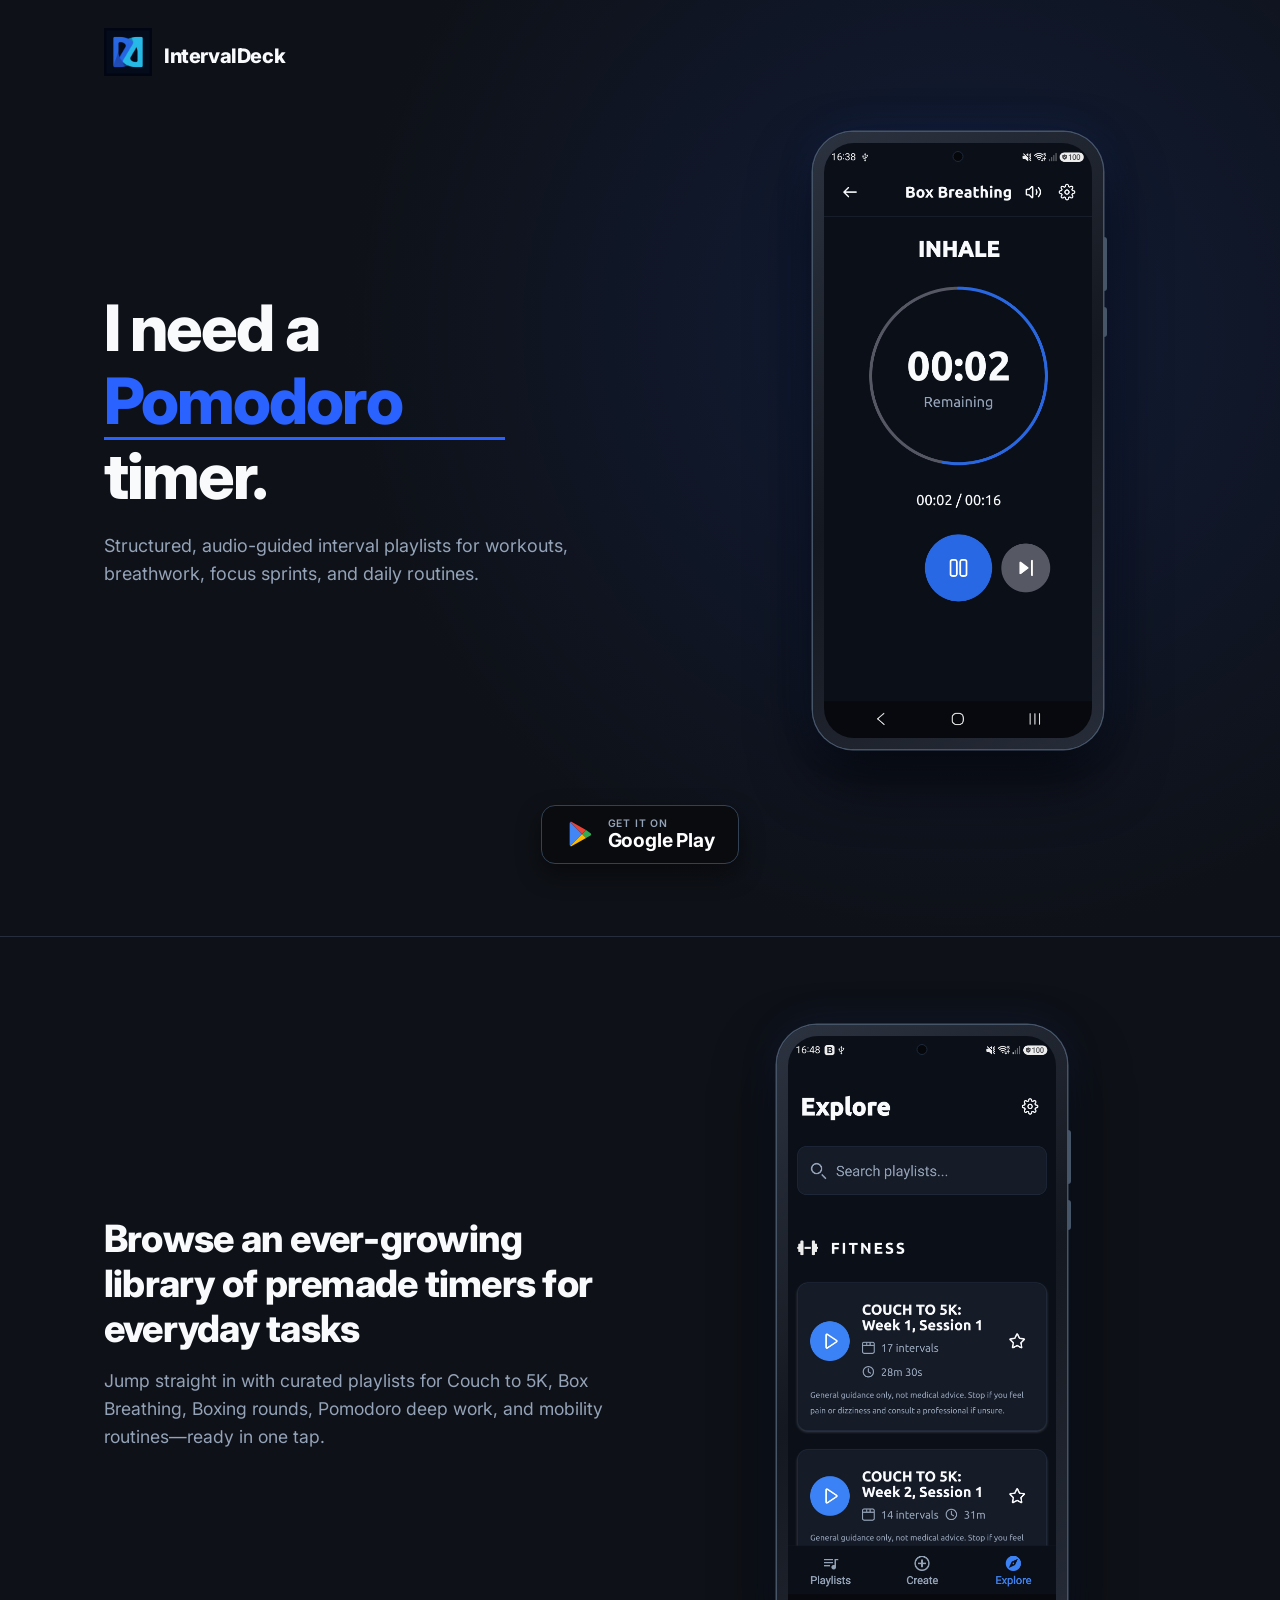
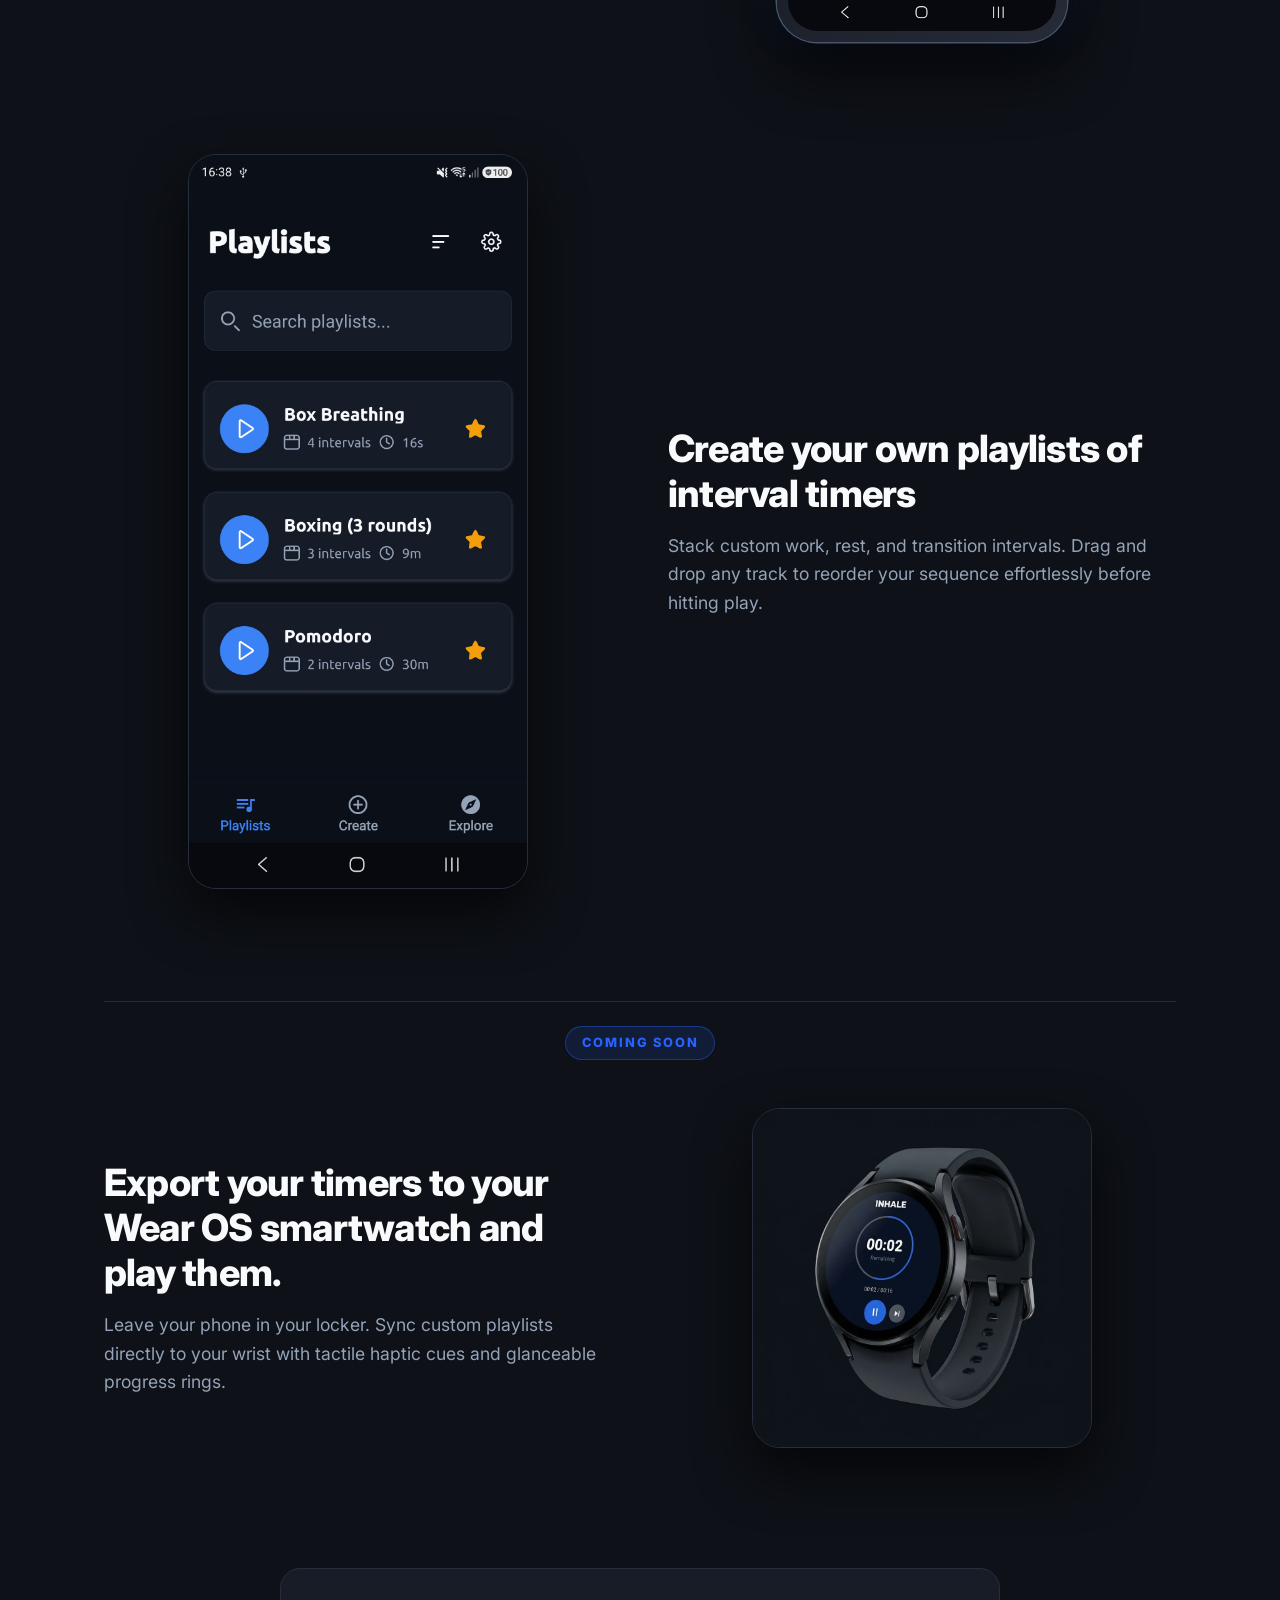
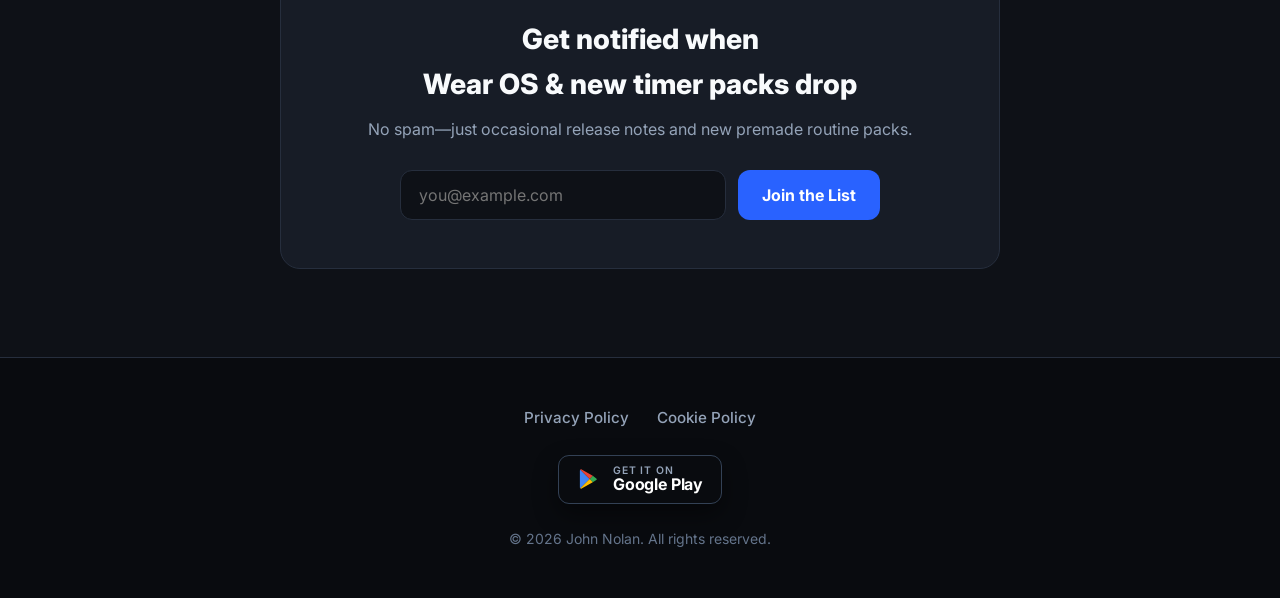
==== index.html @ 2c60975a "new: layout and screenshots added" ====
<!DOCTYPE html>
<html lang="en">
<head>
  <meta charset="UTF-8" />
  <meta name="viewport" content="width=device-width, initial-scale=1.0" />
  <title>IntervalDeck — Flow Timers</title>
  <meta name="description" content="Browse premade interval timers or build custom audio-guided playlists for workouts, box breathing, Pomodoro, and everyday tasks." />
  <link rel="preconnect" href="https://fonts.googleapis.com" />
  <link rel="preconnect" href="https://fonts.gstatic.com" crossorigin />
  <link href="https://fonts.googleapis.com/css2?family=Inter:wght@400;500;600;700;800&display=swap" rel="stylesheet" />
  <link rel="stylesheet" href="styles.css" />
</head>
<body>

  <!-- HERO HEADER -->
  <header class="hero">
    <div class="container">
      <!-- App Brand Icon & Wordmark -->
      <nav class="brand-nav">
        <a href="#" class="brand-logo" aria-label="IntervalDeck Home">
          <span><img class="brand-logo" src="images/play_store_512.png"></span>
          <span class="brand-name">IntervalDeck</span>
        </a>
      </nav>

      <!-- Split Hero Content -->
      <div class="hero-grid">
        <div class="hero-text">
          <h1 class="hero-title">
            I need a <br />
            <span class="ticker-wrapper" aria-live="polite">
                <span class="ticker-track" id="subject-ticker">
                    <span class="ticker-word">Pomodoro</span>
                    <span class="ticker-word">Couch to 5K</span>
                    <span class="ticker-word">Chess Blitz</span>
                    <span class="ticker-word">Box Breathing</span>
                    <span class="ticker-word">Boxing Round</span>
                    <span class="ticker-word">Meditation</span>
                    <span class="ticker-word">HIIT Workout</span>
                    <span class="ticker-word">Stretching</span>
                </span>
            </span>
            <br />timer.
          </h1>
          <p class="hero-subtitle">
            Structured, audio-guided interval playlists for workouts, breathwork, focus sprints, and daily routines.
          </p>
        </div>

        <div class="hero-media">
          <!-- Samsung Phone Frame Encapsulating Player Screenshot -->
          <div class="phone-frame">
            <div class="phone-camera"></div>
            <div class="phone-screen">
              <img src="images/player.jpg" alt="IntervalDeck Box Breathing Player Screen" />
            </div>
          </div>
        </div>
      </div>

      <!-- Centered Google Play CTA -->
      <div class="hero-cta-centered">
        <a href="https://play.google.com/store" target="_blank" rel="noopener noreferrer" class="play-badge" aria-label="Get it on Google Play">
          <svg class="play-icon" viewBox="0 0 24 24" width="28" height="28">
            <path fill="#4285F4" d="M3.61 1.814L13.793 12 3.61 22.186a1.99 1.99 0 0 1-.465-1.287V3.1c0-.51.182-.967.465-1.286z"/>
            <path fill="#34A853" d="M17.204 8.589L13.793 12l3.411 3.411 3.844-2.188c.73-.416.73-1.464 0-1.88l-3.844-2.754z"/>
            <path fill="#FBBC05" d="M3.61 22.186L13.793 12l3.411 3.411-12.14 6.91c-.542.309-1.132.238-1.454-.135z"/>
            <path fill="#EA4335" d="M17.204 8.589L5.064 1.679c-.542-.309-1.132-.238-1.454.135L13.793 12l3.411-3.411z"/>
          </svg>
          <span class="play-text">
            <span class="play-small">GET IT ON</span>
            <span class="play-large">Google Play</span>
          </span>
        </a>
      </div>
    </div>
  </header>

  <!-- FEATURES SECTION -->
  <main class="features">
    <div class="container">

      <!-- FEATURE 1: Text Left, Explore Screenshot Right -->
      <section class="feature-row">
        <div class="feature-text">
          <h2>Browse an ever-growing library of premade timers for everyday tasks</h2>
          <p>
            Jump straight in with curated playlists for Couch to 5K, Box Breathing, Boxing rounds, Pomodoro deep work, and mobility routines—ready in one tap.
          </p>
        </div>
        <div class="feature-media">
          <div class="phone-frame">
            <div class="phone-camera"></div>
            <div class="phone-screen">
              <img src="images/explore.jpg" alt="IntervalDeck Explore Library Screen" />
            </div>
          </div>
        </div>
      </section>

      <!-- FEATURE 2: Elevated Create Mockup Left, Text Right -->
      <section class="feature-row feature-row--reverse">
        <div class="feature-text">
          <h2>Create your own playlists of interval timers</h2>
          <p>
            Stack custom work, rest, and transition intervals. Drag and drop any track to reorder your sequence effortlessly before hitting play.
          </p>
        </div>
        <div class="feature-media">
          <!-- Use the generated 3D elevated Create mockup image -->
          <div class="elevated-mockup-wrapper">
            <img src="images/playlists.jpg" alt="IntervalDeck Create Screen with lifted drag-and-drop interval track" class="elevated-mockup-img" />
          </div>
        </div>
      </section>

      <!-- FEATURE 3: Coming Soon Centered + Wear OS Text Left + Watch Mockup Right -->
      <section class="feature-coming-soon">
        <div class="coming-soon-header">
          <span class="coming-soon-badge">COMING SOON</span>
        </div>
        <div class="feature-row">
          <div class="feature-text">
            <h2>Export your timers to your Wear OS smartwatch and play them.</h2>
            <p>
              Leave your phone in your locker. Sync custom playlists directly to your wrist with tactile haptic cues and glanceable progress rings.
            </p>
          </div>
          <div class="feature-media">
            <div class="watch-mockup-wrapper">
              <img src="images/wearOS.webp" alt="Samsung Galaxy Watch running IntervalDeck mini player" class="watch-mockup-img" />
            </div>
          </div>
        </div>
      </section>

    </div>
  </main>

  <!-- MAILING LIST SIGN UP FORM -->
  <section class="newsletter" id="updates">
    <div class="container">
      <div class="newsletter-card">
        <h2>Get notified when <br> Wear OS &amp; new timer packs drop</h2>
        <p>No spam—just occasional release notes and new premade routine packs.</p>
        <!-- Replace action URL with your Buttondown, Mailchimp, or Formspree endpoint -->
        <form class="newsletter-form" action="https://formspree.io/f/your-form-id" method="POST">
          <label for="email-input" class="sr-only">Email address</label>
          <input
            id="email-input"
            type="email"
            name="email"
            placeholder="you@example.com"
            required
          />
          <button type="submit" class="btn-primary">Join the List</button>
        </form>
      </div>
    </div>
  </section>

  <!-- FOOTER -->
  <footer class="site-footer">
    <div class="container footer-inner">
      <div class="footer-links">
        <a href="#privacy-modal" data-modal="privacy">Privacy Policy</a>
        <a href="#cookie-modal" data-modal="cookies">Cookie Policy</a>
      </div>

      <div class="footer-badge">
        <a href="https://play.google.com/store" target="_blank" rel="noopener noreferrer" class="play-badge play-badge--compact" aria-label="Get it on Google Play">
          <svg class="play-icon" viewBox="0 0 24 24" width="22" height="22">
            <path fill="#4285F4" d="M3.61 1.814L13.793 12 3.61 22.186a1.99 1.99 0 0 1-.465-1.287V3.1c0-.51.182-.967.465-1.286z"/>
            <path fill="#34A853" d="M17.204 8.589L13.793 12l3.411 3.411 3.844-2.188c.73-.416.73-1.464 0-1.88l-3.844-2.754z"/>
            <path fill="#FBBC05" d="M3.61 22.186L13.793 12l3.411 3.411-12.14 6.91c-.542.309-1.132.238-1.454-.135z"/>
            <path fill="#EA4335" d="M17.204 8.589L5.064 1.679c-.542-.309-1.132-.238-1.454.135L13.793 12l3.411-3.411z"/>
          </svg>
          <span class="play-text">
            <span class="play-small">GET IT ON</span>
            <span class="play-large">Google Play</span>
          </span>
        </a>
      </div>

      <p class="copyright">&copy; 2026 John Nolan. All rights reserved.</p>
    </div>
  </footer>

  <!-- Lightweight Policy Modal for GitHub Pages Single-Page Convenience -->
  <dialog id="policy-modal" class="policy-modal">
    <div class="modal-content">
      <button type="button" class="modal-close" aria-label="Close modal">&times;</button>
      <div id="modal-body"></div>
    </div>
  </dialog>

  <script>
    // Policy modal handler
    const modal = document.getElementById('policy-modal');
    const modalBody = document.getElementById('modal-body');
    const policies = {
      privacy: `
        <h3>Privacy Policy</h3>
        <p>IntervalDeck stores your custom interval playlists locally on your device. If you subscribe to our mailing list, your email address is used solely to send product updates and is never sold or shared with third parties.</p>
      `,
      cookies: `
        <h3>Cookie Policy</h3>
        <p>This static website does not use invasive tracking cookies. Essential local storage or basic analytics may be used to ensure reliable site delivery on GitHub Pages.</p>
      `
    };

    // Auto-aligning seamless subject ticker
    const tickerTrack = document.getElementById('subject-ticker');
    if (tickerTrack && tickerTrack.children.length > 1) {
    // Automatically clone the first item for a seamless loop
    const firstClone = tickerTrack.children[0].cloneNode(true);
    firstClone.setAttribute('aria-hidden', 'true');
    tickerTrack.appendChild(firstClone);

    const totalItems = tickerTrack.children.length;
    let index = 0;

    setInterval(() => {
        index++;
        tickerTrack.style.transition = 'transform 0.55s cubic-bezier(0.65, 0, 0.35, 1)';
        tickerTrack.style.transform = `translateY(-${index * 1.2}em)`;

        // When reaching the cloned first item, snap back to 0 invisibly
        if (index === totalItems - 1) {
        setTimeout(() => {
            tickerTrack.style.transition = 'none';
            index = 0;
            tickerTrack.style.transform = 'translateY(0)';
        }, 560);
        }
    }, 2000);
    }

    document.querySelectorAll('[data-modal]').forEach(link => {
      link.addEventListener('click', (e) => {
        e.preventDefault();
        const key = link.getAttribute('data-modal');
        modalBody.innerHTML = policies[key] || '';
        modal.showModal();
      });
    });

    document.querySelector('.modal-close').addEventListener('click', () => modal.close());
    modal.addEventListener('click', (e) => {
      if (e.target === modal) modal.close();
    });
  </script>
</body>
</html>
---- styles.css ----
/* =========================================================
   IntervalDeck Brand Stylesheet
   Sampled directly from IntervalDeck Android UI
   ========================================================= */
:root {
  --bg-primary: #0e1117;
  --bg-surface: #171c26;
  --bg-surface-hover: #1f2634;
  --border-subtle: #262e3d;

  --brand-blue: #2962ff;
  --brand-blue-hover: #3b71ff;
  --brand-blue-glow: rgba(41, 98, 255, 0.28);
  --accent-gold: #f59e0b;

  --text-primary: #f8fafc;
  --text-secondary: #94a3b8;
  --text-muted: #64748b;

  --font-sans: 'Inter', -apple-system, BlinkMacSystemFont, 'Segoe UI', Roboto, sans-serif;
  --radius-lg: 20px;
  --radius-md: 12px;
}

*,
*::before,
*::after {
  box-sizing: border-box;
}

html {
  scroll-behavior: smooth;
}

body {
  margin: 0;
  font-family: var(--font-sans);
  background-color: var(--bg-primary);
  color: var(--text-primary);
  line-height: 1.6;
  -webkit-font-smoothing: antialiased;
}

.container {
  width: 100%;
  max-width: 1120px;
  margin: 0 auto;
  padding: 0 24px;
}

.sr-only {
  position: absolute;
  width: 1px;
  height: 1px;
  overflow: hidden;
  clip: rect(0, 0, 0, 0);
}

/* =========================================================
   Brand Navigation & App Icon
   ========================================================= */
.brand-nav {
  padding: 28px 0 16px;
}

.brand-logo {
  display: inline-flex;
  align-items: center;
  gap: 12px;
  width:48px;
  text-decoration: none;
  color: var(--text-primary);
}

.app-icon {
  display: inline-flex;
  align-items: center;
  justify-content: center;
  width: 44px;
  height: 44px;
  border-radius: 12px;
  background: linear-gradient(135deg, var(--brand-blue), #1d4ed8);
  color: #ffffff;
  box-shadow: 0 8px 20px var(--brand-blue-glow);
}

.brand-name {
  font-size: 1.25rem;
  font-weight: 800;
  letter-spacing: -0.02em;
}

/* =========================================================
   Hero Header & Vertical Scrolling {{subject}} Ticker
   ========================================================= */
.hero {
  padding-bottom: 72px;
  background: radial-gradient(circle at 75% 35%, rgba(41, 98, 255, 0.14), transparent 55%);
  border-bottom: 1px solid var(--border-subtle);
}

.hero-grid {
  display: grid;
  grid-template-columns: 1.15fr 0.85fr;
  align-items: center;
  gap: 48px;
  padding: 32px 0 48px;
}

.hero-title {
  margin: 0 0 20px;
  font-size: clamp(2.5rem, 5vw, 4rem);
  font-weight: 800;
  line-height: 1.12;
  letter-spacing: -0.03em;
}

/* Scrolling Subject Slot */
.ticker-wrapper {
  display: inline-block;
  height: 1.2em;
  overflow: hidden;
  vertical-align: bottom;
  color: var(--brand-blue);
  border-bottom: 3px solid var(--brand-blue);
  padding-right: 4px;
}

.ticker-track {
  display: flex;
  flex-direction: column;
  will-change: transform;
}

.ticker-word {
  display: block;
  height: 1.2em;
  line-height: 1.2em;
  white-space: nowrap;
}

.hero-subtitle {
  margin: 0;
  max-width: 500px;
  font-size: 1.125rem;
  color: var(--text-secondary);
}

.hero-media {
  display: flex;
  justify-content: center;
}

.hero-cta-centered {
  display: flex;
  justify-content: center;
  padding-top: 8px;
}

/* =========================================================
   Google Play Store Badge Button
   ========================================================= */
.play-badge {
  display: inline-flex;
  align-items: center;
  gap: 14px;
  padding: 12px 24px;
  background-color: #090b0f;
  border: 1.5px solid #334155;
  border-radius: 14px;
  color: #ffffff;
  text-decoration: none;
  transition: transform 0.2s ease, border-color 0.2s ease, box-shadow 0.2s ease;
  box-shadow: 0 10px 25px rgba(0, 0, 0, 0.45);
}

.play-badge:hover {
  transform: translateY(-2px);
  border-color: var(--brand-blue);
  box-shadow: 0 14px 30px var(--brand-blue-glow);
}

.play-badge--compact {
  padding: 9px 18px;
  border-radius: 11px;
}

.play-text {
  display: flex;
  flex-direction: column;
  text-align: left;
  line-height: 1.1;
}

.play-small {
  font-size: 0.65rem;
  font-weight: 600;
  letter-spacing: 0.08em;
  color: var(--text-secondary);
}

.play-large {
  font-size: 1.2rem;
  font-weight: 700;
  letter-spacing: -0.01em;
}

.play-badge--compact .play-large {
  font-size: 1rem;
}

/* =========================================================
   Samsung Galaxy Hardware Frame Encapsulation
   ========================================================= */
.phone-frame {
  position: relative;
  width: 290px;
  padding: 11px;
  background: linear-gradient(145deg, #2c3340 0%, #141820 50%, #262c38 100%);
  border-radius: 40px;
  box-shadow:
    0 0 0 1.5px #475569,
    0 28px 60px rgba(0, 0, 0, 0.7),
    0 0 40px rgba(41, 98, 255, 0.12);
}

/* Right-side physical volume & power buttons */
.phone-frame::before {
  content: '';
  position: absolute;
  right: -3.5px;
  top: 105px;
  width: 3px;
  height: 54px;
  background: #475569;
  border-radius: 0 3px 3px 0;
}

.phone-frame::after {
  content: '';
  position: absolute;
  right: -3.5px;
  top: 175px;
  width: 3px;
  height: 30px;
  background: #475569;
  border-radius: 0 3px 3px 0;
}

.phone-camera {
  position: absolute;
  top: 19px;
  left: 50%;
  transform: translateX(-50%);
  width: 11px;
  height: 11px;
  background: #05070a;
  border-radius: 50%;
  border: 1.5px solid #1e293b;
  z-index: 3;
}

.phone-screen {
  position: relative;
  width: 100%;
  aspect-ratio: 9 / 20;
  border-radius: 30px;
  overflow: hidden;
  background: #0e1117;
}

.phone-screen img {
  display: block;
  width: 100%;
  height: 100%;
  object-fit: cover;
}

/* =========================================================
   Features Section
   ========================================================= */
.features {
  padding: 88px 0;
}

.feature-row {
  display: grid;
  grid-template-columns: 1fr 1fr;
  align-items: center;
  gap: 56px;
  margin-bottom: 112px;
}

.feature-row:last-child {
  margin-bottom: 0;
}

/* Reverse column order for Feature 2 (Image Left, Text Right) */
.feature-row--reverse .feature-media {
  order: -1;
}

.feature-text h2 {
  margin: 0 0 16px;
  font-size: clamp(1.75rem, 3vw, 2.35rem);
  font-weight: 800;
  line-height: 1.2;
  letter-spacing: -0.02em;
}

.feature-text p {
  margin: 0;
  font-size: 1.1rem;
  color: var(--text-secondary);
}

.feature-media {
  display: flex;
  justify-content: center;
}

/* Elevated Create Mockup & Watch Mockup Containers */
.elevated-mockup-wrapper,
.watch-mockup-wrapper {
  max-width: 340px;
  border-radius: 28px;
  overflow: hidden;
  box-shadow: 0 24px 54px rgba(0, 0, 0, 0.65);
  border: 1px solid var(--border-subtle);
}

.elevated-mockup-img,
.watch-mockup-img {
  display: block;
  width: 100%;
  height: auto;
}

/* Coming Soon Section */
.feature-coming-soon {
  padding-top: 24px;
  border-top: 1px solid var(--border-subtle);
}

.coming-soon-header {
  text-align: center;
  margin-bottom: 48px;
}

.coming-soon-badge {
  display: inline-block;
  padding: 6px 16px;
  font-size: 0.8rem;
  font-weight: 800;
  letter-spacing: 0.14em;
  color: var(--brand-blue);
  background: rgba(41, 98, 255, 0.14);
  border: 1px solid rgba(41, 98, 255, 0.4);
  border-radius: 999px;
}

/* =========================================================
   Mailing List Sign Up Form
   ========================================================= */
.newsletter {
  padding: 32px 0 88px;
}

.newsletter-card {
  background: var(--bg-surface);
  border: 1px solid var(--border-subtle);
  border-radius: var(--radius-lg);
  padding: 48px 32px;
  text-align: center;
  max-width: 720px;
  margin: 0 auto;
}

.newsletter-card h2 {
  margin: 0 0 10px;
  font-size: 1.75rem;
  font-weight: 800;
}

.newsletter-card p {
  margin: 0 0 28px;
  color: var(--text-secondary);
}

.newsletter-form {
  display: flex;
  gap: 12px;
  max-width: 480px;
  margin: 0 auto;
}

.newsletter-form input {
  flex: 1;
  padding: 14px 18px;
  font-size: 1rem;
  font-family: inherit;
  color: var(--text-primary);
  background: var(--bg-primary);
  border: 1px solid var(--border-subtle);
  border-radius: var(--radius-md);
  outline: none;
  transition: border-color 0.2s ease;
}

.newsletter-form input:focus {
  border-color: var(--brand-blue);
}

.btn-primary {
  padding: 14px 24px;
  font-size: 1rem;
  font-weight: 700;
  font-family: inherit;
  color: #ffffff;
  background-color: var(--brand-blue);
  border: none;
  border-radius: var(--radius-md);
  cursor: pointer;
  white-space: nowrap;
  transition: background-color 0.2s ease, transform 0.15s ease;
}

.btn-primary:hover {
  background-color: var(--brand-blue-hover);
  transform: translateY(-1px);
}

/* =========================================================
   Footer
   ========================================================= */
.site-footer {
  padding: 48px 0;
  border-top: 1px solid var(--border-subtle);
  background-color: #090b0f;
}

.footer-inner {
  display: flex;
  flex-direction: column;
  align-items: center;
  gap: 24px;
  text-align: center;
}

.footer-links {
  display: flex;
  gap: 28px;
}

.footer-links a {
  color: var(--text-secondary);
  text-decoration: none;
  font-size: 0.95rem;
  font-weight: 500;
  transition: color 0.2s ease;
}

.footer-links a:hover {
  color: var(--text-primary);
}

.copyright {
  margin: 0;
  font-size: 0.875rem;
  color: var(--text-muted);
}

/* Policy Modal */
.policy-modal {
  max-width: 520px;
  width: 90%;
  background: var(--bg-surface);
  color: var(--text-primary);
  border: 1px solid var(--border-subtle);
  border-radius: var(--radius-lg);
  padding: 28px;
}

.policy-modal::backdrop {
  background: rgba(0, 0, 0, 0.75);
}

.modal-close {
  float: right;
  background: none;
  border: none;
  color: var(--text-secondary);
  font-size: 1.5rem;
  cursor: pointer;
}

/* =========================================================
   Responsive Breakpoints
   ========================================================= */
@media (max-width: 860px) {
  .hero-grid,
  .feature-row {
    grid-template-columns: 1fr;
    text-align: center;
    gap: 36px;
  }

  .hero-subtitle {
    margin: 0 auto;
  }

  .feature-row--reverse .feature-media {
    order: 0;
  }

  .newsletter-form {
    flex-direction: column;
  }
}
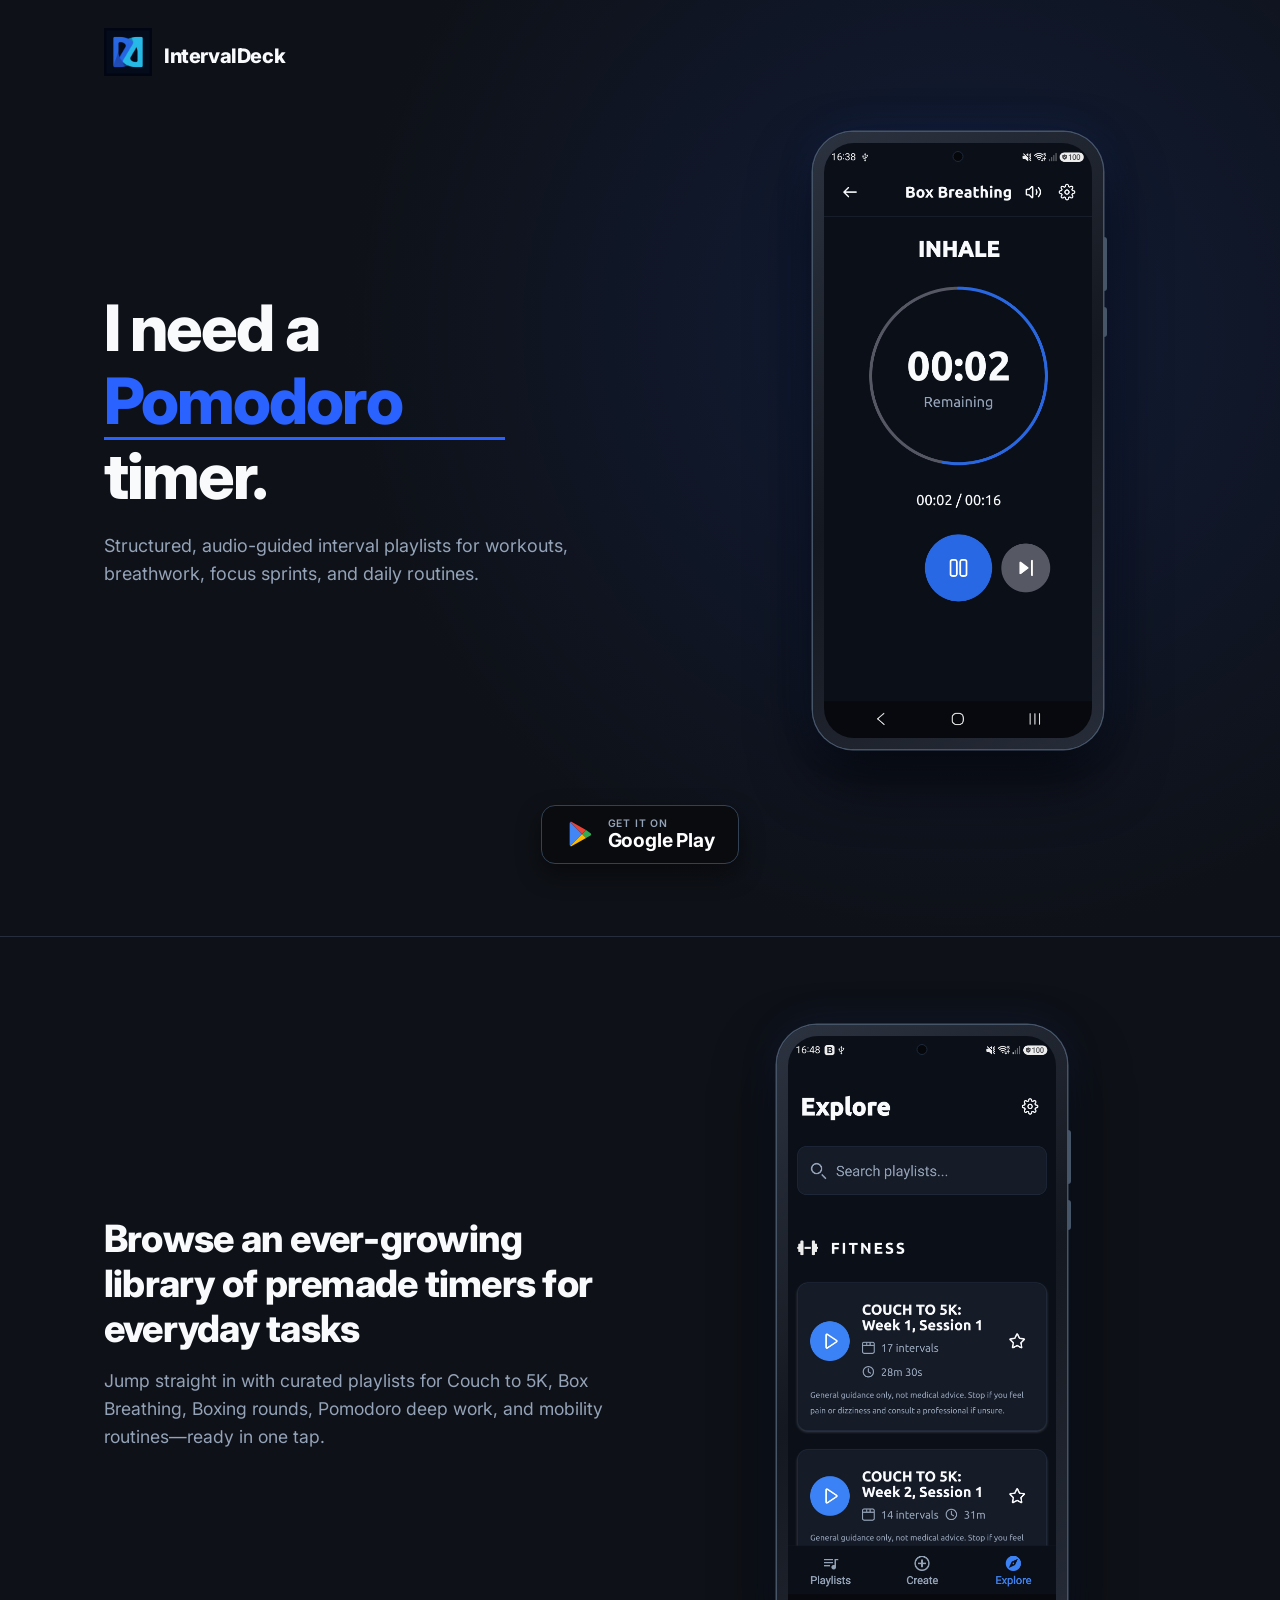
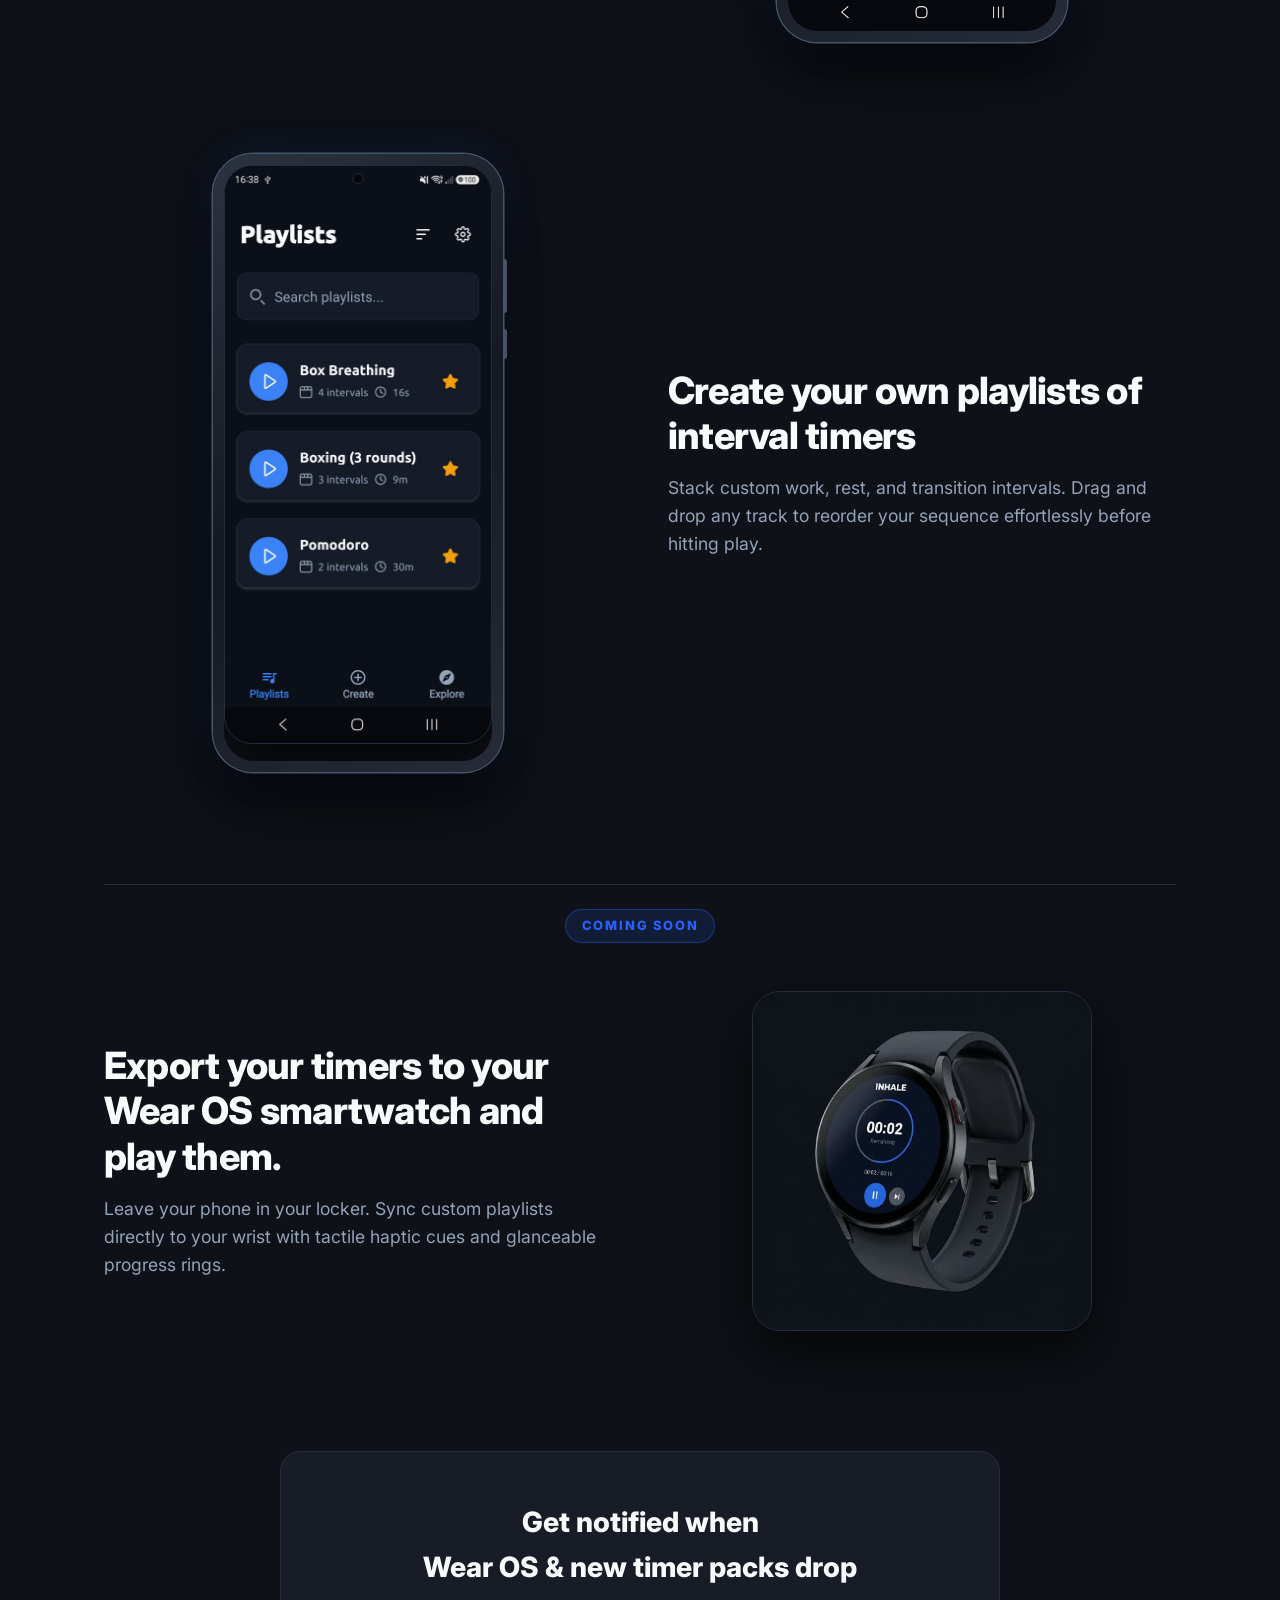
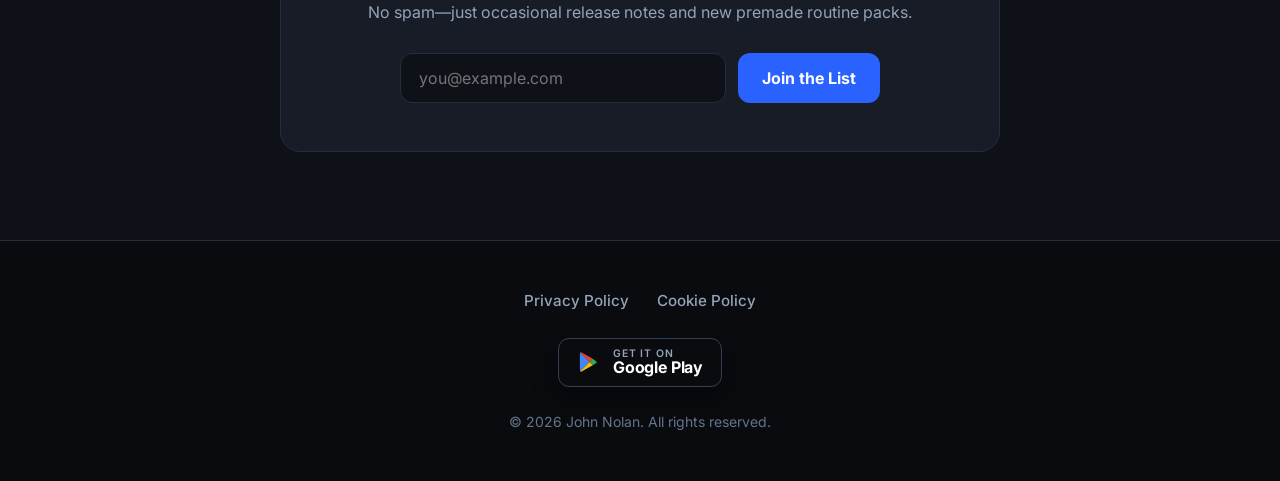
==== commit 9e4e762d: "bugfix: fix phone wrapper" ====
--- a/index.html
+++ b/index.html
@@ -1,254 +1,341 @@
-<!DOCTYPE html>
+<!doctype html>
 <html lang="en">
-<head>
-  <meta charset="UTF-8" />
-  <meta name="viewport" content="width=device-width, initial-scale=1.0" />
-  <title>IntervalDeck — Flow Timers</title>
-  <meta name="description" content="Browse premade interval timers or build custom audio-guided playlists for workouts, box breathing, Pomodoro, and everyday tasks." />
-  <link rel="preconnect" href="https://fonts.googleapis.com" />
-  <link rel="preconnect" href="https://fonts.gstatic.com" crossorigin />
-  <link href="https://fonts.googleapis.com/css2?family=Inter:wght@400;500;600;700;800&display=swap" rel="stylesheet" />
-  <link rel="stylesheet" href="styles.css" />
-</head>
-<body>
-
-  <!-- HERO HEADER -->
-  <header class="hero">
-    <div class="container">
-      <!-- App Brand Icon & Wordmark -->
-      <nav class="brand-nav">
-        <a href="#" class="brand-logo" aria-label="IntervalDeck Home">
-          <span><img class="brand-logo" src="images/play_store_512.png"></span>
-          <span class="brand-name">IntervalDeck</span>
-        </a>
-      </nav>
-
-      <!-- Split Hero Content -->
-      <div class="hero-grid">
-        <div class="hero-text">
-          <h1 class="hero-title">
-            I need a <br />
-            <span class="ticker-wrapper" aria-live="polite">
+  <head>
+    <meta charset="UTF-8" />
+    <meta name="viewport" content="width=device-width, initial-scale=1.0" />
+    <title>IntervalDeck — Flow Timers</title>
+    <meta
+      name="description"
+      content="Browse premade interval timers or build custom audio-guided playlists for workouts, box breathing, Pomodoro, and everyday tasks."
+    />
+    <link rel="preconnect" href="https://fonts.googleapis.com" />
+    <link rel="preconnect" href="https://fonts.gstatic.com" crossorigin />
+    <link
+      href="https://fonts.googleapis.com/css2?family=Inter:wght@400;500;600;700;800&display=swap"
+      rel="stylesheet"
+    />
+    <link rel="stylesheet" href="styles.css" />
+  </head>
+
+  <body>
+    <!-- HERO HEADER -->
+    <header class="hero">
+      <div class="container">
+        <!-- App Brand Icon & Wordmark -->
+        <nav class="brand-nav">
+          <a href="#" class="brand-logo" aria-label="IntervalDeck Home">
+            <span
+              ><img class="brand-logo" src="images/play_store_512.png"
+            /></span>
+            <span class="brand-name">IntervalDeck</span>
+          </a>
+        </nav>
+
+        <!-- Split Hero Content -->
+        <div class="hero-grid">
+          <div class="hero-text">
+            <h1 class="hero-title">
+              I need a <br />
+              <span class="ticker-wrapper" aria-live="polite">
                 <span class="ticker-track" id="subject-ticker">
-                    <span class="ticker-word">Pomodoro</span>
-                    <span class="ticker-word">Couch to 5K</span>
-                    <span class="ticker-word">Chess Blitz</span>
-                    <span class="ticker-word">Box Breathing</span>
-                    <span class="ticker-word">Boxing Round</span>
-                    <span class="ticker-word">Meditation</span>
-                    <span class="ticker-word">HIIT Workout</span>
-                    <span class="ticker-word">Stretching</span>
+                  <span class="ticker-word">Pomodoro</span>
+                  <span class="ticker-word">Couch to 5K</span>
+                  <span class="ticker-word">Chess Blitz</span>
+                  <span class="ticker-word">Box Breathing</span>
+                  <span class="ticker-word">Boxing Round</span>
+                  <span class="ticker-word">Meditation</span>
+                  <span class="ticker-word">HIIT Workout</span>
+                  <span class="ticker-word">Stretching</span>
                 </span>
+              </span>
+              <br />timer.
+            </h1>
+            <p class="hero-subtitle">
+              Structured, audio-guided interval playlists for workouts,
+              breathwork, focus sprints, and daily routines.
+            </p>
+          </div>
+
+          <div class="hero-media">
+            <!-- Samsung Phone Frame Encapsulating Player Screenshot -->
+            <div class="phone-frame">
+              <div class="phone-camera"></div>
+              <div class="phone-screen">
+                <img
+                  src="images/player.jpg"
+                  alt="IntervalDeck Box Breathing Player Screen"
+                />
+              </div>
+            </div>
+          </div>
+        </div>
+
+        <!-- Centered Google Play CTA -->
+        <div class="hero-cta-centered">
+          <a
+            href="https://play.google.com/store"
+            target="_blank"
+            rel="noopener noreferrer"
+            class="play-badge"
+            aria-label="Get it on Google Play"
+          >
+            <svg class="play-icon" viewBox="0 0 24 24" width="28" height="28">
+              <path
+                fill="#4285F4"
+                d="M3.61 1.814L13.793 12 3.61 22.186a1.99 1.99 0 0 1-.465-1.287V3.1c0-.51.182-.967.465-1.286z"
+              />
+              <path
+                fill="#34A853"
+                d="M17.204 8.589L13.793 12l3.411 3.411 3.844-2.188c.73-.416.73-1.464 0-1.88l-3.844-2.754z"
+              />
+              <path
+                fill="#FBBC05"
+                d="M3.61 22.186L13.793 12l3.411 3.411-12.14 6.91c-.542.309-1.132.238-1.454-.135z"
+              />
+              <path
+                fill="#EA4335"
+                d="M17.204 8.589L5.064 1.679c-.542-.309-1.132-.238-1.454.135L13.793 12l3.411-3.411z"
+              />
+            </svg>
+            <span class="play-text">
+              <span class="play-small">GET IT ON</span>
+              <span class="play-large">Google Play</span>
             </span>
-            <br />timer.
-          </h1>
-          <p class="hero-subtitle">
-            Structured, audio-guided interval playlists for workouts, breathwork, focus sprints, and daily routines.
+          </a>
+        </div>
+      </div>
+    </header>
+
+    <!-- FEATURES SECTION -->
+    <main class="features">
+      <div class="container">
+        <!-- FEATURE 1: Text Left, Explore Screenshot Right -->
+        <section class="feature-row">
+          <div class="feature-text">
+            <h2>
+              Browse an ever-growing library of premade timers for everyday
+              tasks
+            </h2>
+            <p>
+              Jump straight in with curated playlists for Couch to 5K, Box
+              Breathing, Boxing rounds, Pomodoro deep work, and mobility
+              routines—ready in one tap.
+            </p>
+          </div>
+          <div class="feature-media">
+            <div class="phone-frame">
+              <div class="phone-camera"></div>
+              <div class="phone-screen">
+                <img
+                  src="images/explore.jpg"
+                  alt="IntervalDeck Explore Library Screen"
+                />
+              </div>
+            </div>
+          </div>
+        </section>
+
+        <!-- FEATURE 2: Elevated Create Mockup Left, Text Right -->
+        <section class="feature-row feature-row--reverse">
+          <div class="feature-text">
+            <h2>Create your own playlists of interval timers</h2>
+            <p>
+              Stack custom work, rest, and transition intervals. Drag and drop
+              any track to reorder your sequence effortlessly before hitting
+              play.
+            </p>
+          </div>
+          <div class="feature-media">
+            <div class="phone-frame">
+              <div class="phone-camera"></div>
+              <div class="phone-screen">
+                <!-- Use the generated 3D elevated Create mockup image -->
+                <div class="elevated-mockup-wrapper">
+                  <img
+                    src="images/playlists.jpg"
+                    alt="IntervalDeck Create Screen with lifted drag-and-drop interval track"
+                    class="elevated-mockup-img"
+                  />
+                </div>
+              </div>
+            </div>
+          </div>
+        </section>
+
+        <!-- FEATURE 3: Coming Soon Centered + Wear OS Text Left + Watch Mockup Right -->
+        <section class="feature-coming-soon">
+          <div class="coming-soon-header">
+            <span class="coming-soon-badge">COMING SOON</span>
+          </div>
+          <div class="feature-row">
+            <div class="feature-text">
+              <h2>
+                Export your timers to your Wear OS smartwatch and play them.
+              </h2>
+              <p>
+                Leave your phone in your locker. Sync custom playlists directly
+                to your wrist with tactile haptic cues and glanceable progress
+                rings.
+              </p>
+            </div>
+            <div class="feature-media">
+              <div class="watch-mockup-wrapper">
+                <img
+                  src="images/wearOS.webp"
+                  alt="Samsung Galaxy Watch running IntervalDeck mini player"
+                  class="watch-mockup-img"
+                />
+              </div>
+            </div>
+          </div>
+        </section>
+      </div>
+    </main>
+
+    <!-- MAILING LIST SIGN UP FORM -->
+    <section class="newsletter" id="updates">
+      <div class="container">
+        <div class="newsletter-card">
+          <h2>
+            Get notified when <br />
+            Wear OS &amp; new timer packs drop
+          </h2>
+          <p>
+            No spam—just occasional release notes and new premade routine packs.
           </p>
-        </div>
-
-        <div class="hero-media">
-          <!-- Samsung Phone Frame Encapsulating Player Screenshot -->
-          <div class="phone-frame">
-            <div class="phone-camera"></div>
-            <div class="phone-screen">
-              <img src="images/player.jpg" alt="IntervalDeck Box Breathing Player Screen" />
-            </div>
-          </div>
-        </div>
-      </div>
-
-      <!-- Centered Google Play CTA -->
-      <div class="hero-cta-centered">
-        <a href="https://play.google.com/store" target="_blank" rel="noopener noreferrer" class="play-badge" aria-label="Get it on Google Play">
-          <svg class="play-icon" viewBox="0 0 24 24" width="28" height="28">
-            <path fill="#4285F4" d="M3.61 1.814L13.793 12 3.61 22.186a1.99 1.99 0 0 1-.465-1.287V3.1c0-.51.182-.967.465-1.286z"/>
-            <path fill="#34A853" d="M17.204 8.589L13.793 12l3.411 3.411 3.844-2.188c.73-.416.73-1.464 0-1.88l-3.844-2.754z"/>
-            <path fill="#FBBC05" d="M3.61 22.186L13.793 12l3.411 3.411-12.14 6.91c-.542.309-1.132.238-1.454-.135z"/>
-            <path fill="#EA4335" d="M17.204 8.589L5.064 1.679c-.542-.309-1.132-.238-1.454.135L13.793 12l3.411-3.411z"/>
-          </svg>
-          <span class="play-text">
-            <span class="play-small">GET IT ON</span>
-            <span class="play-large">Google Play</span>
-          </span>
-        </a>
-      </div>
-    </div>
-  </header>
-
-  <!-- FEATURES SECTION -->
-  <main class="features">
-    <div class="container">
-
-      <!-- FEATURE 1: Text Left, Explore Screenshot Right -->
-      <section class="feature-row">
-        <div class="feature-text">
-          <h2>Browse an ever-growing library of premade timers for everyday tasks</h2>
-          <p>
-            Jump straight in with curated playlists for Couch to 5K, Box Breathing, Boxing rounds, Pomodoro deep work, and mobility routines—ready in one tap.
-          </p>
-        </div>
-        <div class="feature-media">
-          <div class="phone-frame">
-            <div class="phone-camera"></div>
-            <div class="phone-screen">
-              <img src="images/explore.jpg" alt="IntervalDeck Explore Library Screen" />
-            </div>
-          </div>
-        </div>
-      </section>
-
-      <!-- FEATURE 2: Elevated Create Mockup Left, Text Right -->
-      <section class="feature-row feature-row--reverse">
-        <div class="feature-text">
-          <h2>Create your own playlists of interval timers</h2>
-          <p>
-            Stack custom work, rest, and transition intervals. Drag and drop any track to reorder your sequence effortlessly before hitting play.
-          </p>
-        </div>
-        <div class="feature-media">
-          <!-- Use the generated 3D elevated Create mockup image -->
-          <div class="elevated-mockup-wrapper">
-            <img src="images/playlists.jpg" alt="IntervalDeck Create Screen with lifted drag-and-drop interval track" class="elevated-mockup-img" />
-          </div>
-        </div>
-      </section>
-
-      <!-- FEATURE 3: Coming Soon Centered + Wear OS Text Left + Watch Mockup Right -->
-      <section class="feature-coming-soon">
-        <div class="coming-soon-header">
-          <span class="coming-soon-badge">COMING SOON</span>
-        </div>
-        <div class="feature-row">
-          <div class="feature-text">
-            <h2>Export your timers to your Wear OS smartwatch and play them.</h2>
-            <p>
-              Leave your phone in your locker. Sync custom playlists directly to your wrist with tactile haptic cues and glanceable progress rings.
-            </p>
-          </div>
-          <div class="feature-media">
-            <div class="watch-mockup-wrapper">
-              <img src="images/wearOS.webp" alt="Samsung Galaxy Watch running IntervalDeck mini player" class="watch-mockup-img" />
-            </div>
-          </div>
-        </div>
-      </section>
-
-    </div>
-  </main>
-
-  <!-- MAILING LIST SIGN UP FORM -->
-  <section class="newsletter" id="updates">
-    <div class="container">
-      <div class="newsletter-card">
-        <h2>Get notified when <br> Wear OS &amp; new timer packs drop</h2>
-        <p>No spam—just occasional release notes and new premade routine packs.</p>
-        <!-- Replace action URL with your Buttondown, Mailchimp, or Formspree endpoint -->
-        <form class="newsletter-form" action="https://formspree.io/f/your-form-id" method="POST">
-          <label for="email-input" class="sr-only">Email address</label>
-          <input
-            id="email-input"
-            type="email"
-            name="email"
-            placeholder="you@example.com"
-            required
-          />
-          <button type="submit" class="btn-primary">Join the List</button>
-        </form>
-      </div>
-    </div>
-  </section>
-
-  <!-- FOOTER -->
-  <footer class="site-footer">
-    <div class="container footer-inner">
-      <div class="footer-links">
-        <a href="#privacy-modal" data-modal="privacy">Privacy Policy</a>
-        <a href="#cookie-modal" data-modal="cookies">Cookie Policy</a>
-      </div>
-
-      <div class="footer-badge">
-        <a href="https://play.google.com/store" target="_blank" rel="noopener noreferrer" class="play-badge play-badge--compact" aria-label="Get it on Google Play">
-          <svg class="play-icon" viewBox="0 0 24 24" width="22" height="22">
-            <path fill="#4285F4" d="M3.61 1.814L13.793 12 3.61 22.186a1.99 1.99 0 0 1-.465-1.287V3.1c0-.51.182-.967.465-1.286z"/>
-            <path fill="#34A853" d="M17.204 8.589L13.793 12l3.411 3.411 3.844-2.188c.73-.416.73-1.464 0-1.88l-3.844-2.754z"/>
-            <path fill="#FBBC05" d="M3.61 22.186L13.793 12l3.411 3.411-12.14 6.91c-.542.309-1.132.238-1.454-.135z"/>
-            <path fill="#EA4335" d="M17.204 8.589L5.064 1.679c-.542-.309-1.132-.238-1.454.135L13.793 12l3.411-3.411z"/>
-          </svg>
-          <span class="play-text">
-            <span class="play-small">GET IT ON</span>
-            <span class="play-large">Google Play</span>
-          </span>
-        </a>
-      </div>
-
-      <p class="copyright">&copy; 2026 John Nolan. All rights reserved.</p>
-    </div>
-  </footer>
-
-  <!-- Lightweight Policy Modal for GitHub Pages Single-Page Convenience -->
-  <dialog id="policy-modal" class="policy-modal">
-    <div class="modal-content">
-      <button type="button" class="modal-close" aria-label="Close modal">&times;</button>
-      <div id="modal-body"></div>
-    </div>
-  </dialog>
-
-  <script>
-    // Policy modal handler
-    const modal = document.getElementById('policy-modal');
-    const modalBody = document.getElementById('modal-body');
-    const policies = {
-      privacy: `
+          <!-- Replace action URL with your Buttondown, Mailchimp, or Formspree endpoint -->
+          <form
+            class="newsletter-form"
+            action="https://formspree.io/f/your-form-id"
+            method="POST"
+          >
+            <label for="email-input" class="sr-only">Email address</label>
+            <input
+              id="email-input"
+              type="email"
+              name="email"
+              placeholder="you@example.com"
+              required
+            />
+            <button type="submit" class="btn-primary">Join the List</button>
+          </form>
+        </div>
+      </div>
+    </section>
+
+    <!-- FOOTER -->
+    <footer class="site-footer">
+      <div class="container footer-inner">
+        <div class="footer-links">
+          <a href="#privacy-modal" data-modal="privacy">Privacy Policy</a>
+          <a href="#cookie-modal" data-modal="cookies">Cookie Policy</a>
+        </div>
+
+        <div class="footer-badge">
+          <a
+            href="https://play.google.com/store"
+            target="_blank"
+            rel="noopener noreferrer"
+            class="play-badge play-badge--compact"
+            aria-label="Get it on Google Play"
+          >
+            <svg class="play-icon" viewBox="0 0 24 24" width="22" height="22">
+              <path
+                fill="#4285F4"
+                d="M3.61 1.814L13.793 12 3.61 22.186a1.99 1.99 0 0 1-.465-1.287V3.1c0-.51.182-.967.465-1.286z"
+              />
+              <path
+                fill="#34A853"
+                d="M17.204 8.589L13.793 12l3.411 3.411 3.844-2.188c.73-.416.73-1.464 0-1.88l-3.844-2.754z"
+              />
+              <path
+                fill="#FBBC05"
+                d="M3.61 22.186L13.793 12l3.411 3.411-12.14 6.91c-.542.309-1.132.238-1.454-.135z"
+              />
+              <path
+                fill="#EA4335"
+                d="M17.204 8.589L5.064 1.679c-.542-.309-1.132-.238-1.454.135L13.793 12l3.411-3.411z"
+              />
+            </svg>
+            <span class="play-text">
+              <span class="play-small">GET IT ON</span>
+              <span class="play-large">Google Play</span>
+            </span>
+          </a>
+        </div>
+
+        <p class="copyright">&copy; 2026 John Nolan. All rights reserved.</p>
+      </div>
+    </footer>
+
+    <!-- Lightweight Policy Modal for GitHub Pages Single-Page Convenience -->
+    <dialog id="policy-modal" class="policy-modal">
+      <div class="modal-content">
+        <button type="button" class="modal-close" aria-label="Close modal">
+          &times;
+        </button>
+        <div id="modal-body"></div>
+      </div>
+    </dialog>
+
+    <script>
+      // Policy modal handler
+      const modal = document.getElementById("policy-modal");
+      const modalBody = document.getElementById("modal-body");
+      const policies = {
+        privacy: `
         <h3>Privacy Policy</h3>
         <p>IntervalDeck stores your custom interval playlists locally on your device. If you subscribe to our mailing list, your email address is used solely to send product updates and is never sold or shared with third parties.</p>
       `,
-      cookies: `
+        cookies: `
         <h3>Cookie Policy</h3>
         <p>This static website does not use invasive tracking cookies. Essential local storage or basic analytics may be used to ensure reliable site delivery on GitHub Pages.</p>
-      `
-    };
-
-    // Auto-aligning seamless subject ticker
-    const tickerTrack = document.getElementById('subject-ticker');
-    if (tickerTrack && tickerTrack.children.length > 1) {
-    // Automatically clone the first item for a seamless loop
-    const firstClone = tickerTrack.children[0].cloneNode(true);
-    firstClone.setAttribute('aria-hidden', 'true');
-    tickerTrack.appendChild(firstClone);
-
-    const totalItems = tickerTrack.children.length;
-    let index = 0;
-
-    setInterval(() => {
-        index++;
-        tickerTrack.style.transition = 'transform 0.55s cubic-bezier(0.65, 0, 0.35, 1)';
-        tickerTrack.style.transform = `translateY(-${index * 1.2}em)`;
-
-        // When reaching the cloned first item, snap back to 0 invisibly
-        if (index === totalItems - 1) {
-        setTimeout(() => {
-            tickerTrack.style.transition = 'none';
-            index = 0;
-            tickerTrack.style.transform = 'translateY(0)';
-        }, 560);
-        }
-    }, 2000);
-    }
-
-    document.querySelectorAll('[data-modal]').forEach(link => {
-      link.addEventListener('click', (e) => {
-        e.preventDefault();
-        const key = link.getAttribute('data-modal');
-        modalBody.innerHTML = policies[key] || '';
-        modal.showModal();
+      `,
+      };
+
+      // Auto-aligning seamless subject ticker
+      const tickerTrack = document.getElementById("subject-ticker");
+      if (tickerTrack && tickerTrack.children.length > 1) {
+        // Automatically clone the first item for a seamless loop
+        const firstClone = tickerTrack.children[0].cloneNode(true);
+        firstClone.setAttribute("aria-hidden", "true");
+        tickerTrack.appendChild(firstClone);
+
+        const totalItems = tickerTrack.children.length;
+        let index = 0;
+
+        setInterval(() => {
+          index++;
+          tickerTrack.style.transition =
+            "transform 0.55s cubic-bezier(0.65, 0, 0.35, 1)";
+          tickerTrack.style.transform = `translateY(-${index * 1.2}em)`;
+
+          // When reaching the cloned first item, snap back to 0 invisibly
+          if (index === totalItems - 1) {
+            setTimeout(() => {
+              tickerTrack.style.transition = "none";
+              index = 0;
+              tickerTrack.style.transform = "translateY(0)";
+            }, 560);
+          }
+        }, 2000);
+      }
+
+      document.querySelectorAll("[data-modal]").forEach((link) => {
+        link.addEventListener("click", (e) => {
+          e.preventDefault();
+          const key = link.getAttribute("data-modal");
+          modalBody.innerHTML = policies[key] || "";
+          modal.showModal();
+        });
       });
-    });
-
-    document.querySelector('.modal-close').addEventListener('click', () => modal.close());
-    modal.addEventListener('click', (e) => {
-      if (e.target === modal) modal.close();
-    });
-  </script>
-</body>
-</html>+
+      document
+        .querySelector(".modal-close")
+        .addEventListener("click", () => modal.close());
+      modal.addEventListener("click", (e) => {
+        if (e.target === modal) modal.close();
+      });
+    </script>
+  </body>
+</html>
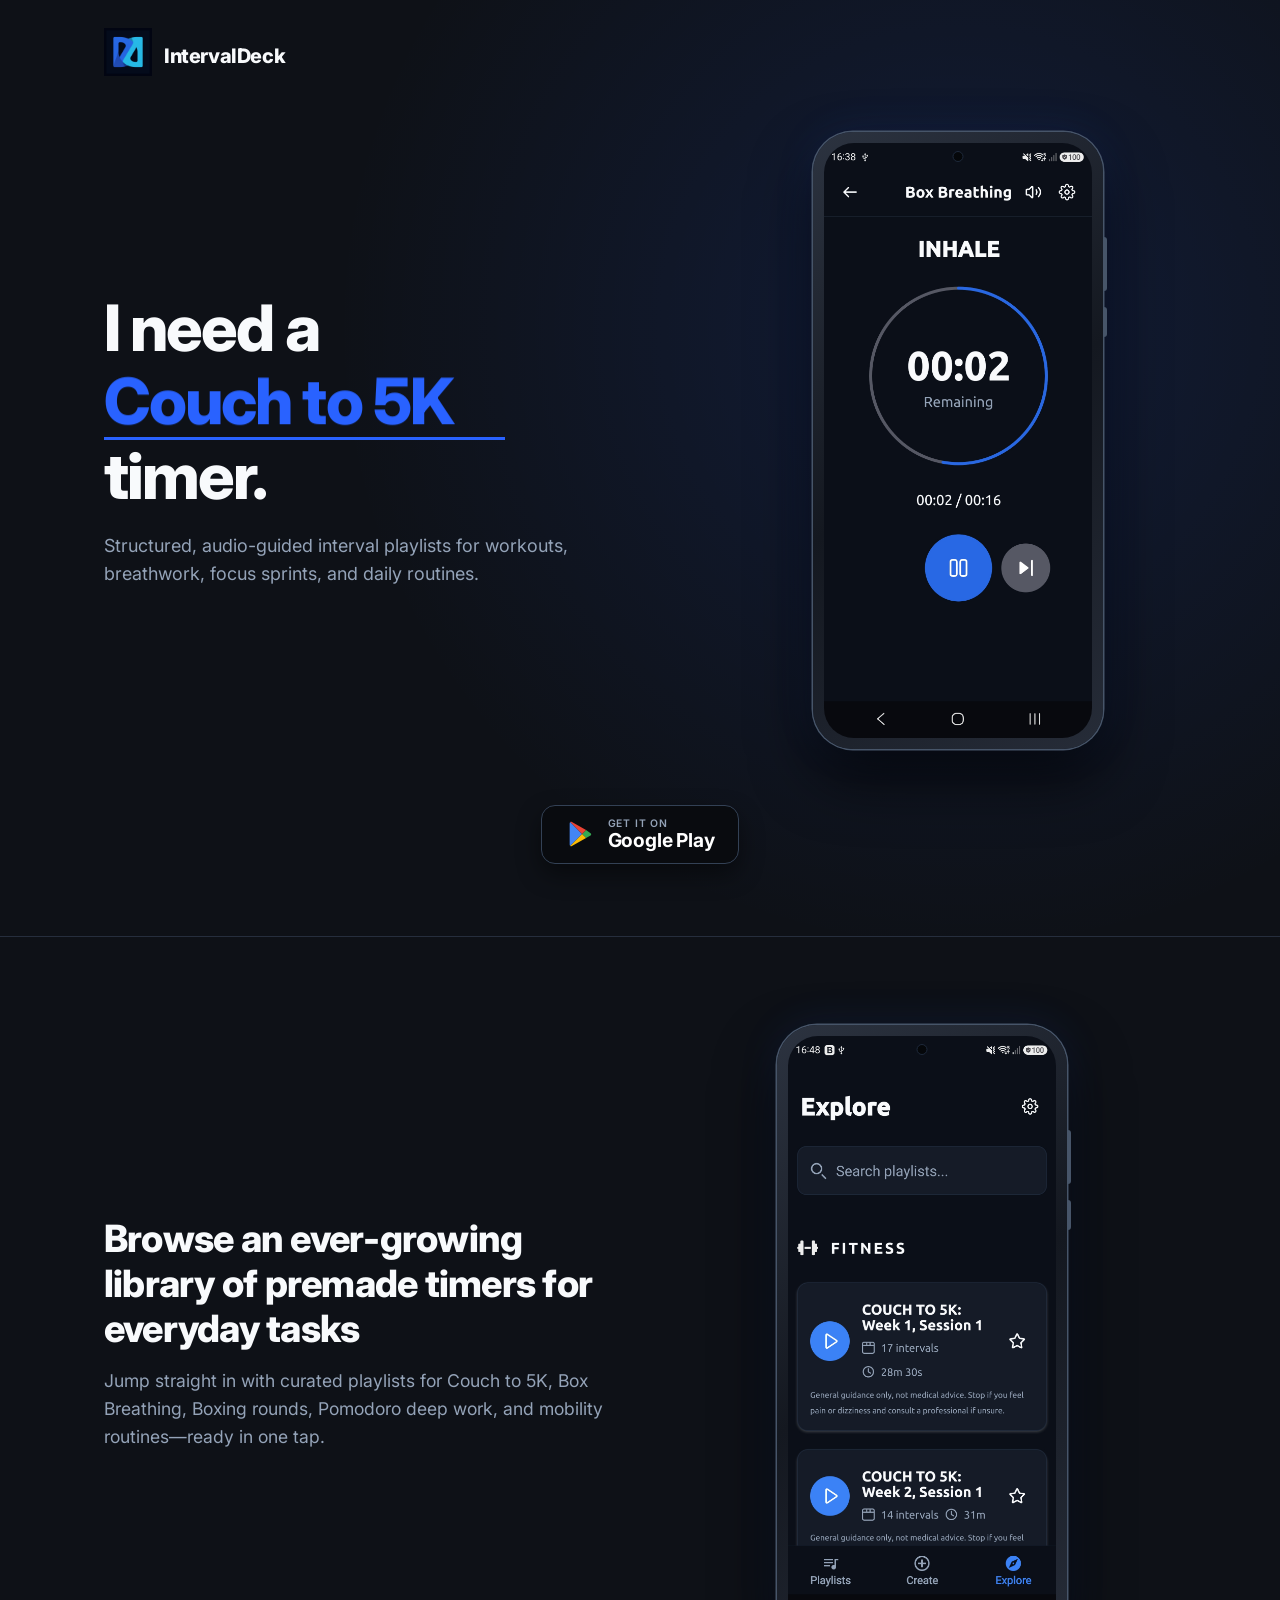
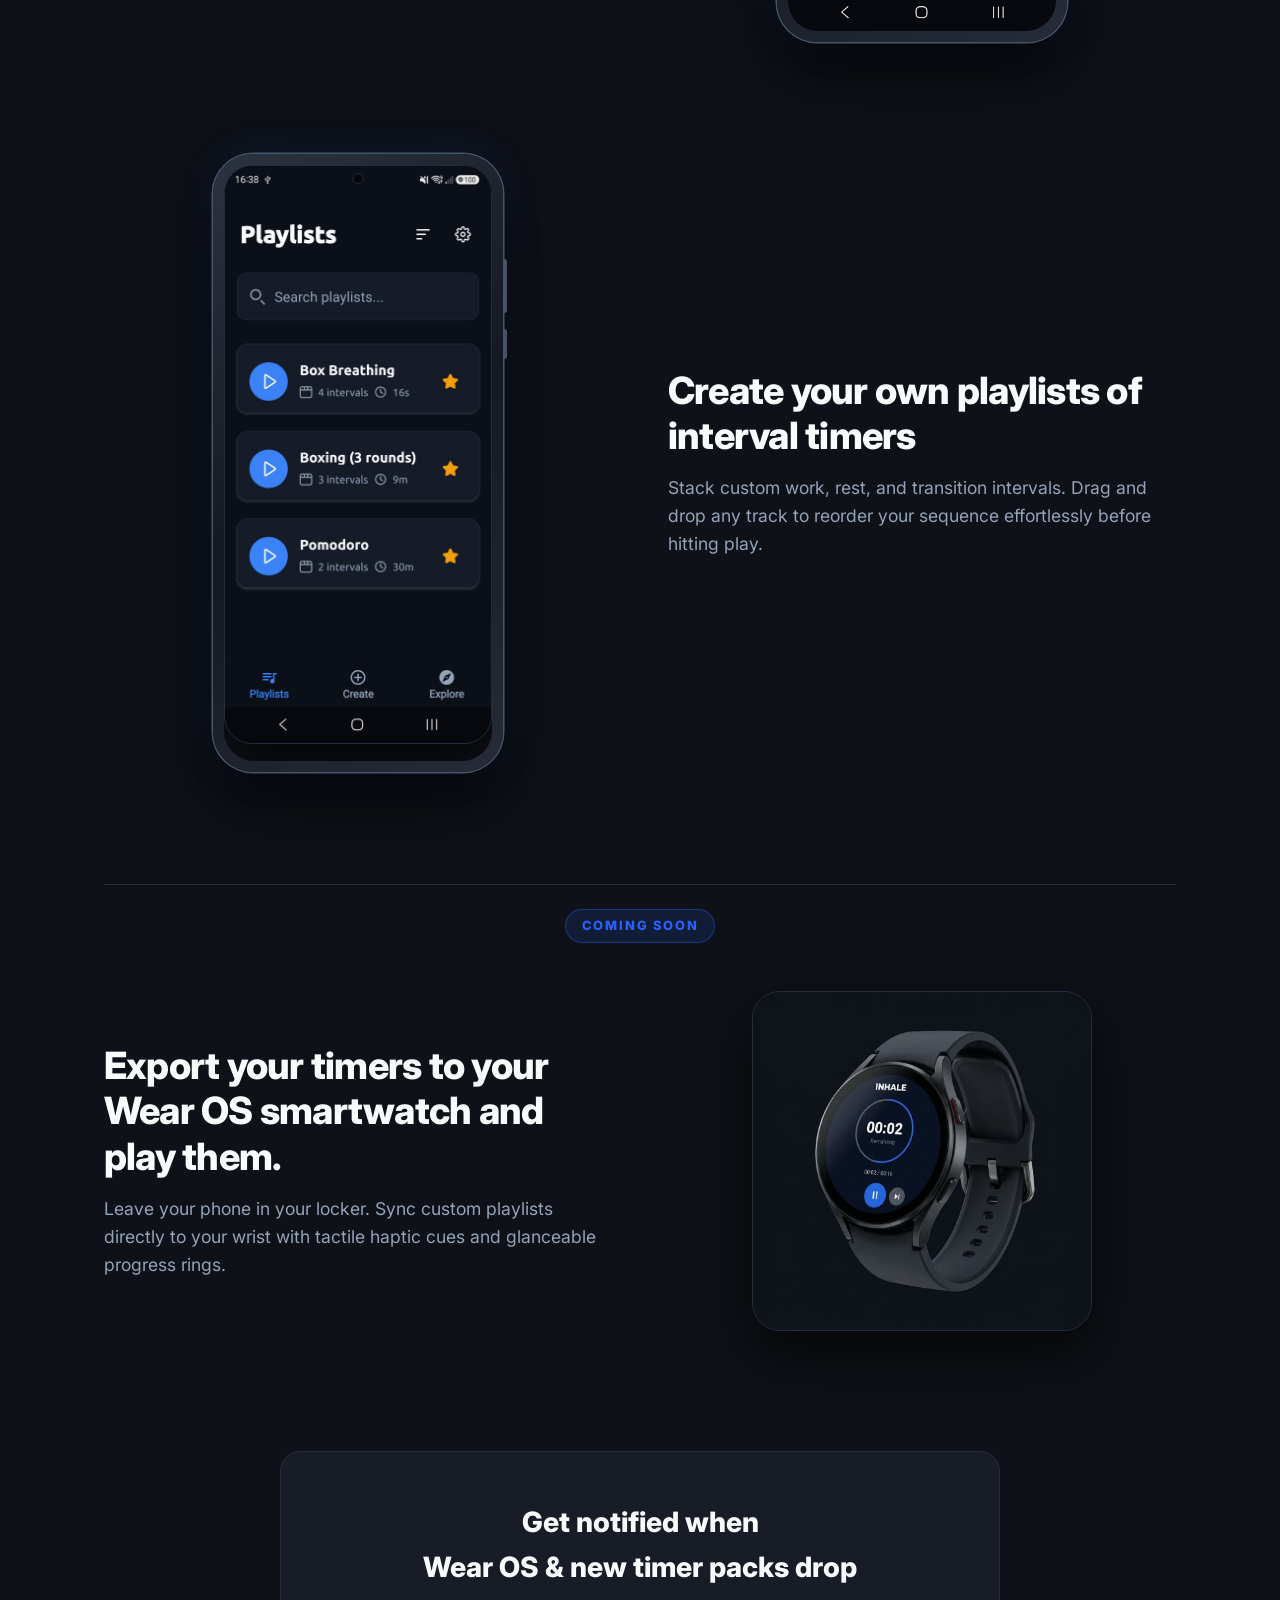
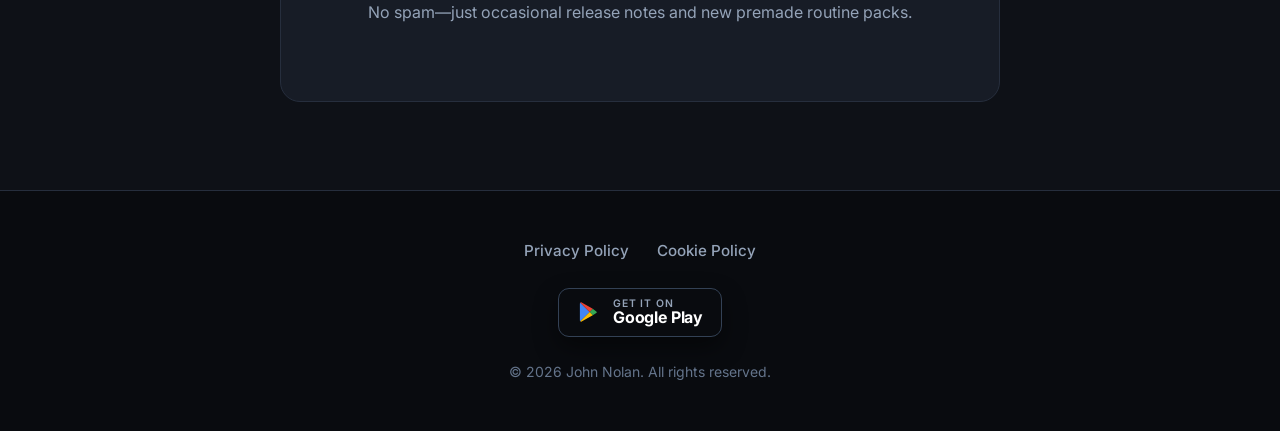
==== commit 9325b5c1: "add newsletter signup" ====
--- a/index.html
+++ b/index.html
@@ -15,6 +15,27 @@
       rel="stylesheet"
     />
     <link rel="stylesheet" href="styles.css" />
+    <script>
+      (function (w, d, e, u, f, l, n) {
+        ((w[f] =
+          w[f] ||
+          function () {
+            (w[f].q = w[f].q || []).push(arguments);
+          }),
+          (l = d.createElement(e)),
+          (l.async = 1),
+          (l.src = u),
+          (n = d.getElementsByTagName(e)[0]),
+          n.parentNode.insertBefore(l, n));
+      })(
+        window,
+        document,
+        "script",
+        "https://assets.mailerlite.com/js/universal.js",
+        "ml",
+      );
+      ml("account", "2798206");
+    </script>
   </head>
 
   <body>
@@ -204,21 +225,7 @@
             No spam—just occasional release notes and new premade routine packs.
           </p>
           <!-- Replace action URL with your Buttondown, Mailchimp, or Formspree endpoint -->
-          <form
-            class="newsletter-form"
-            action="https://formspree.io/f/your-form-id"
-            method="POST"
-          >
-            <label for="email-input" class="sr-only">Email address</label>
-            <input
-              id="email-input"
-              type="email"
-              name="email"
-              placeholder="you@example.com"
-              required
-            />
-            <button type="submit" class="btn-primary">Join the List</button>
-          </form>
+          <div class="ml-embedded" data-form="bXtcaK"></div>
         </div>
       </div>
     </section>
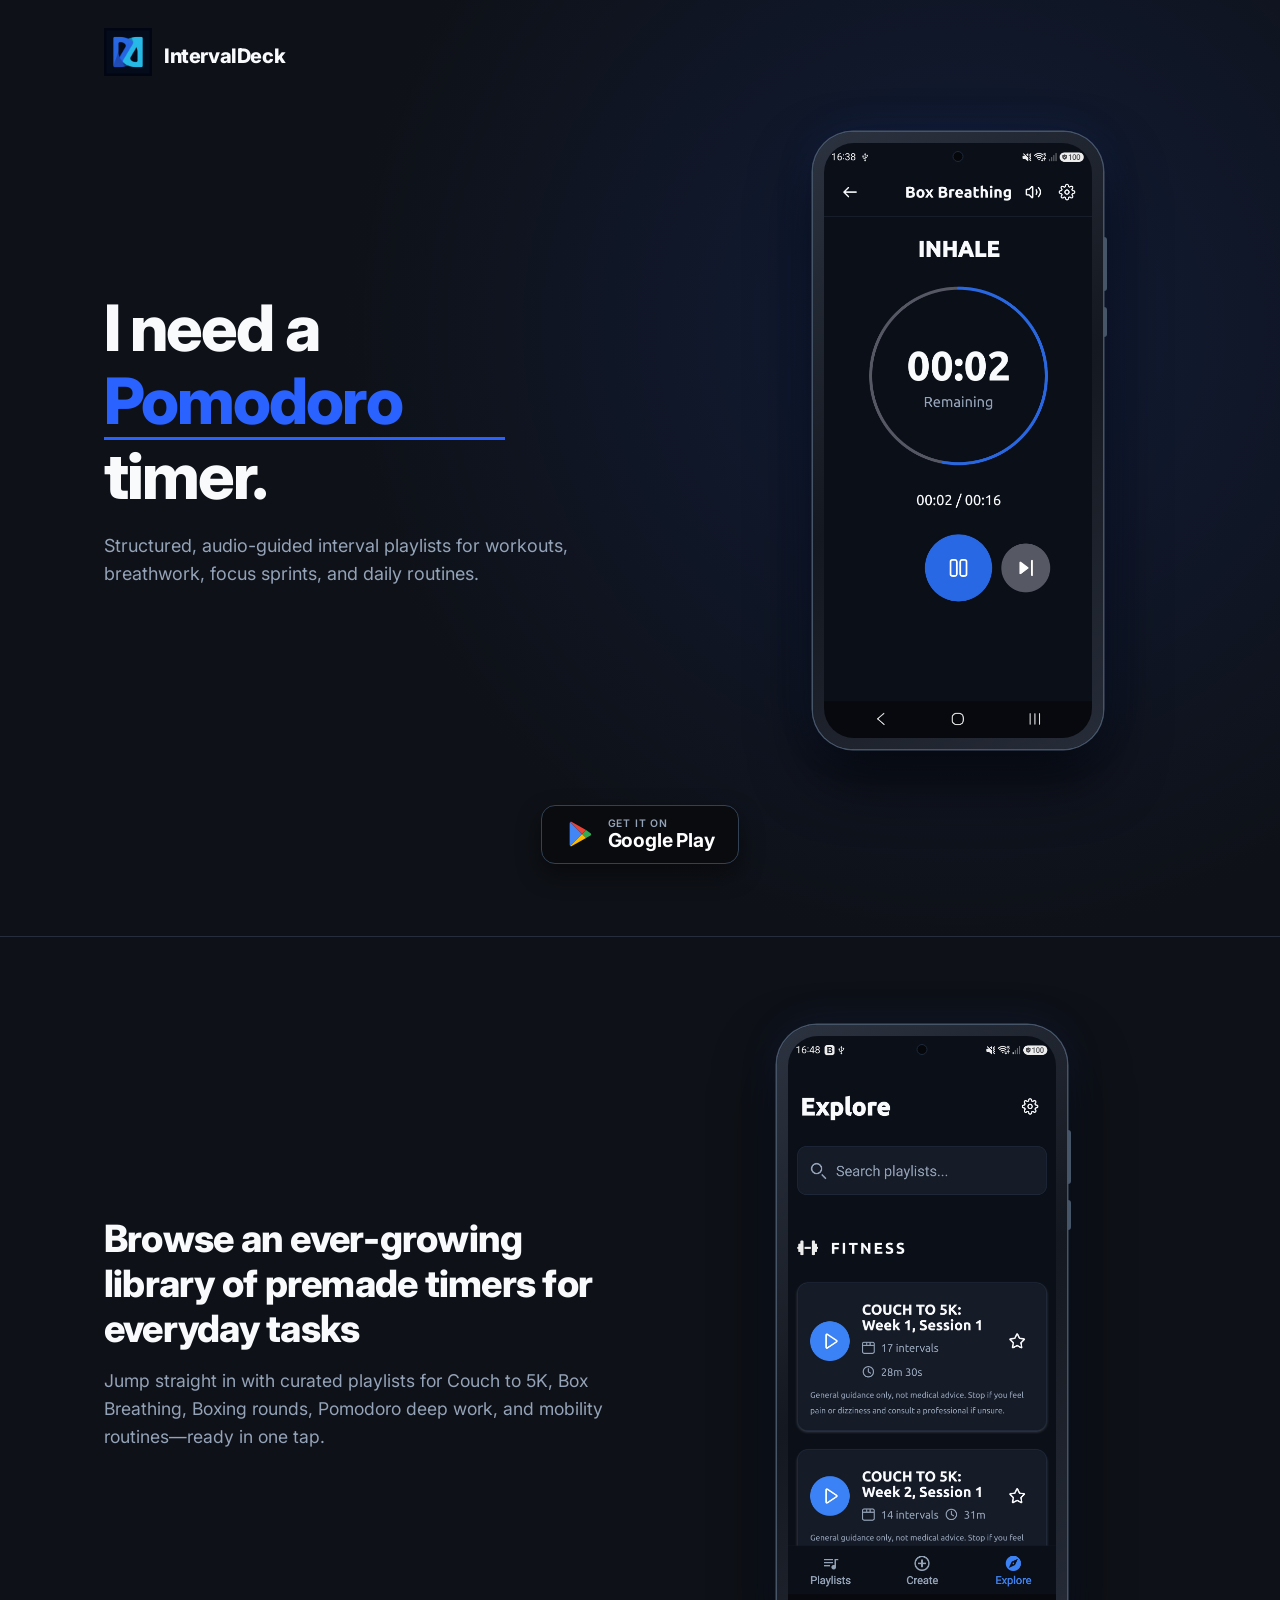
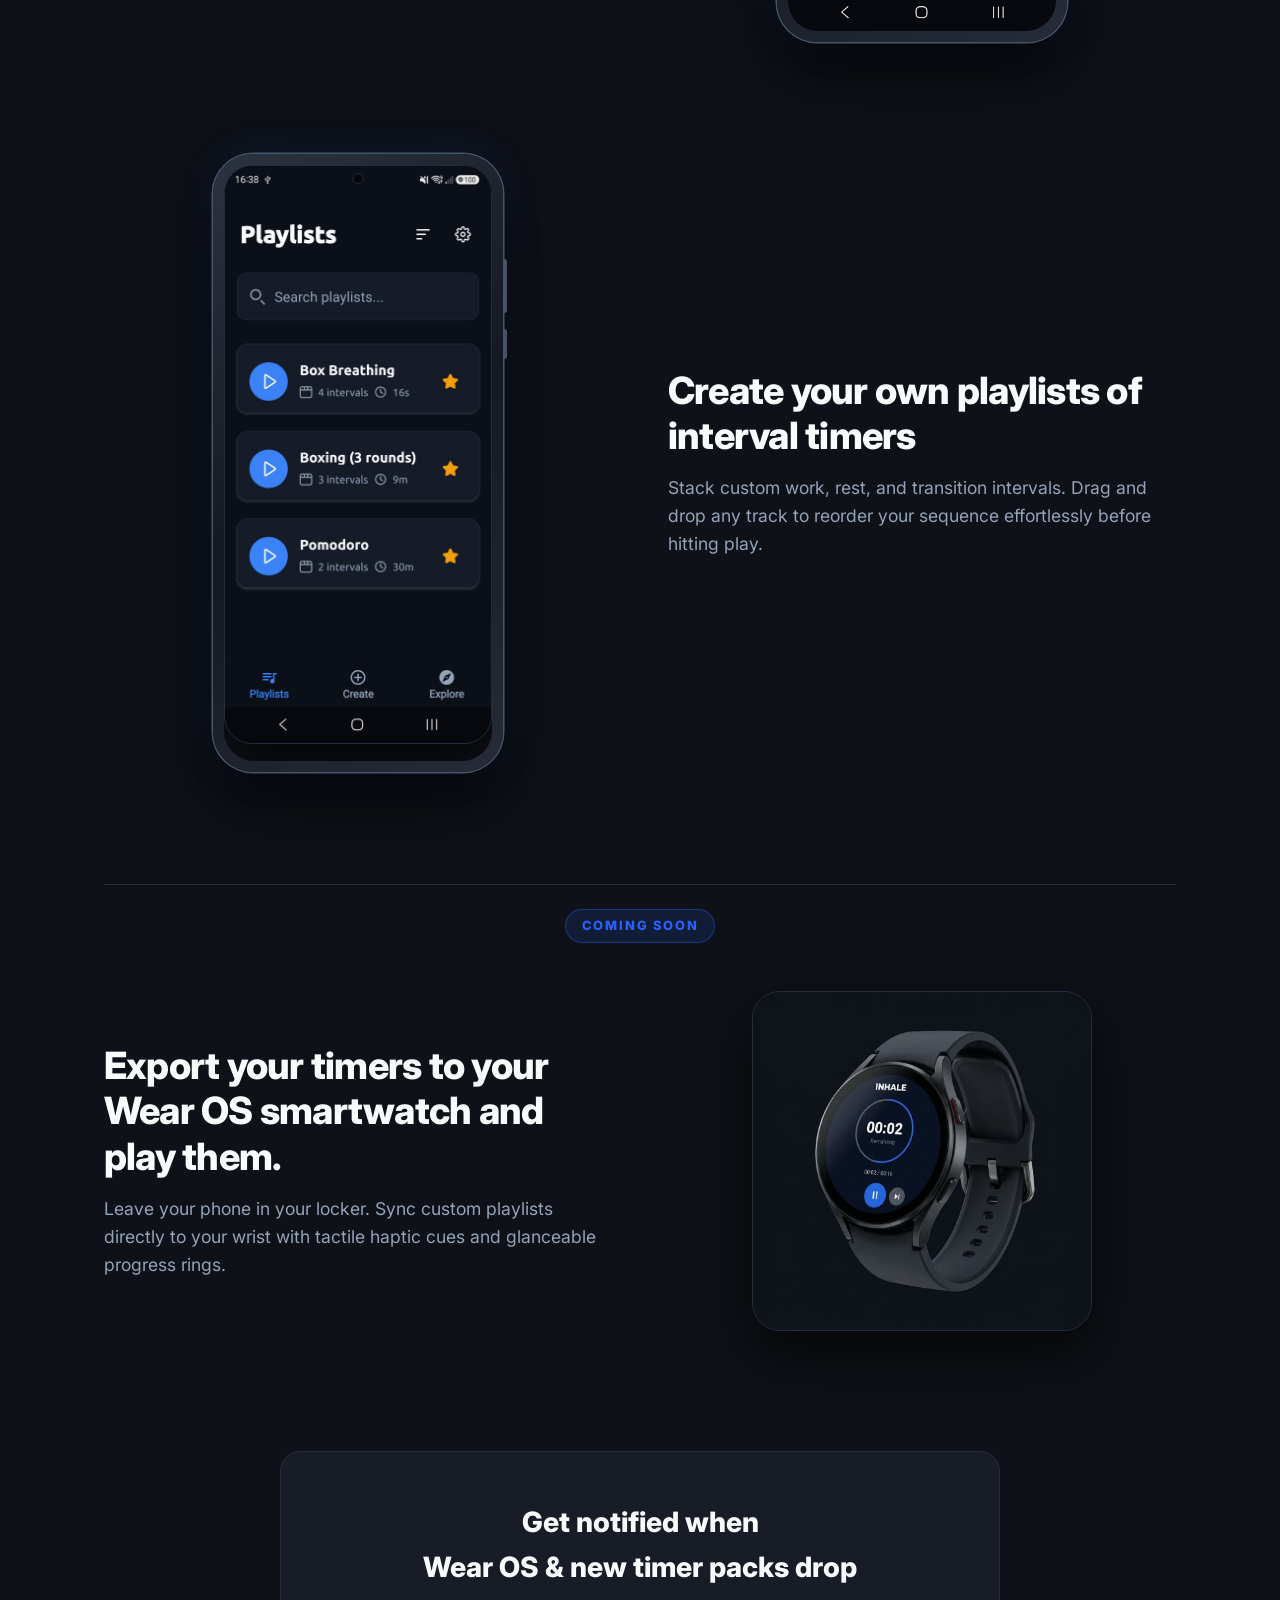
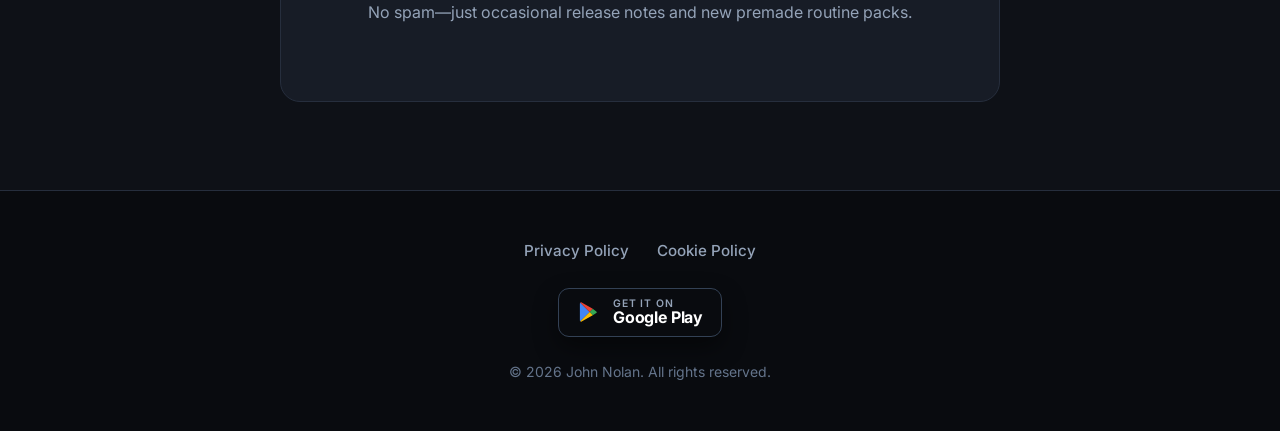
==== commit cb4adbc3: "Merge branch 'release'" ====
--- a/index.html
+++ b/index.html
@@ -37,7 +37,6 @@
       ml("account", "2798206");
     </script>
   </head>
-
   <body>
     <!-- HERO HEADER -->
     <header class="hero">
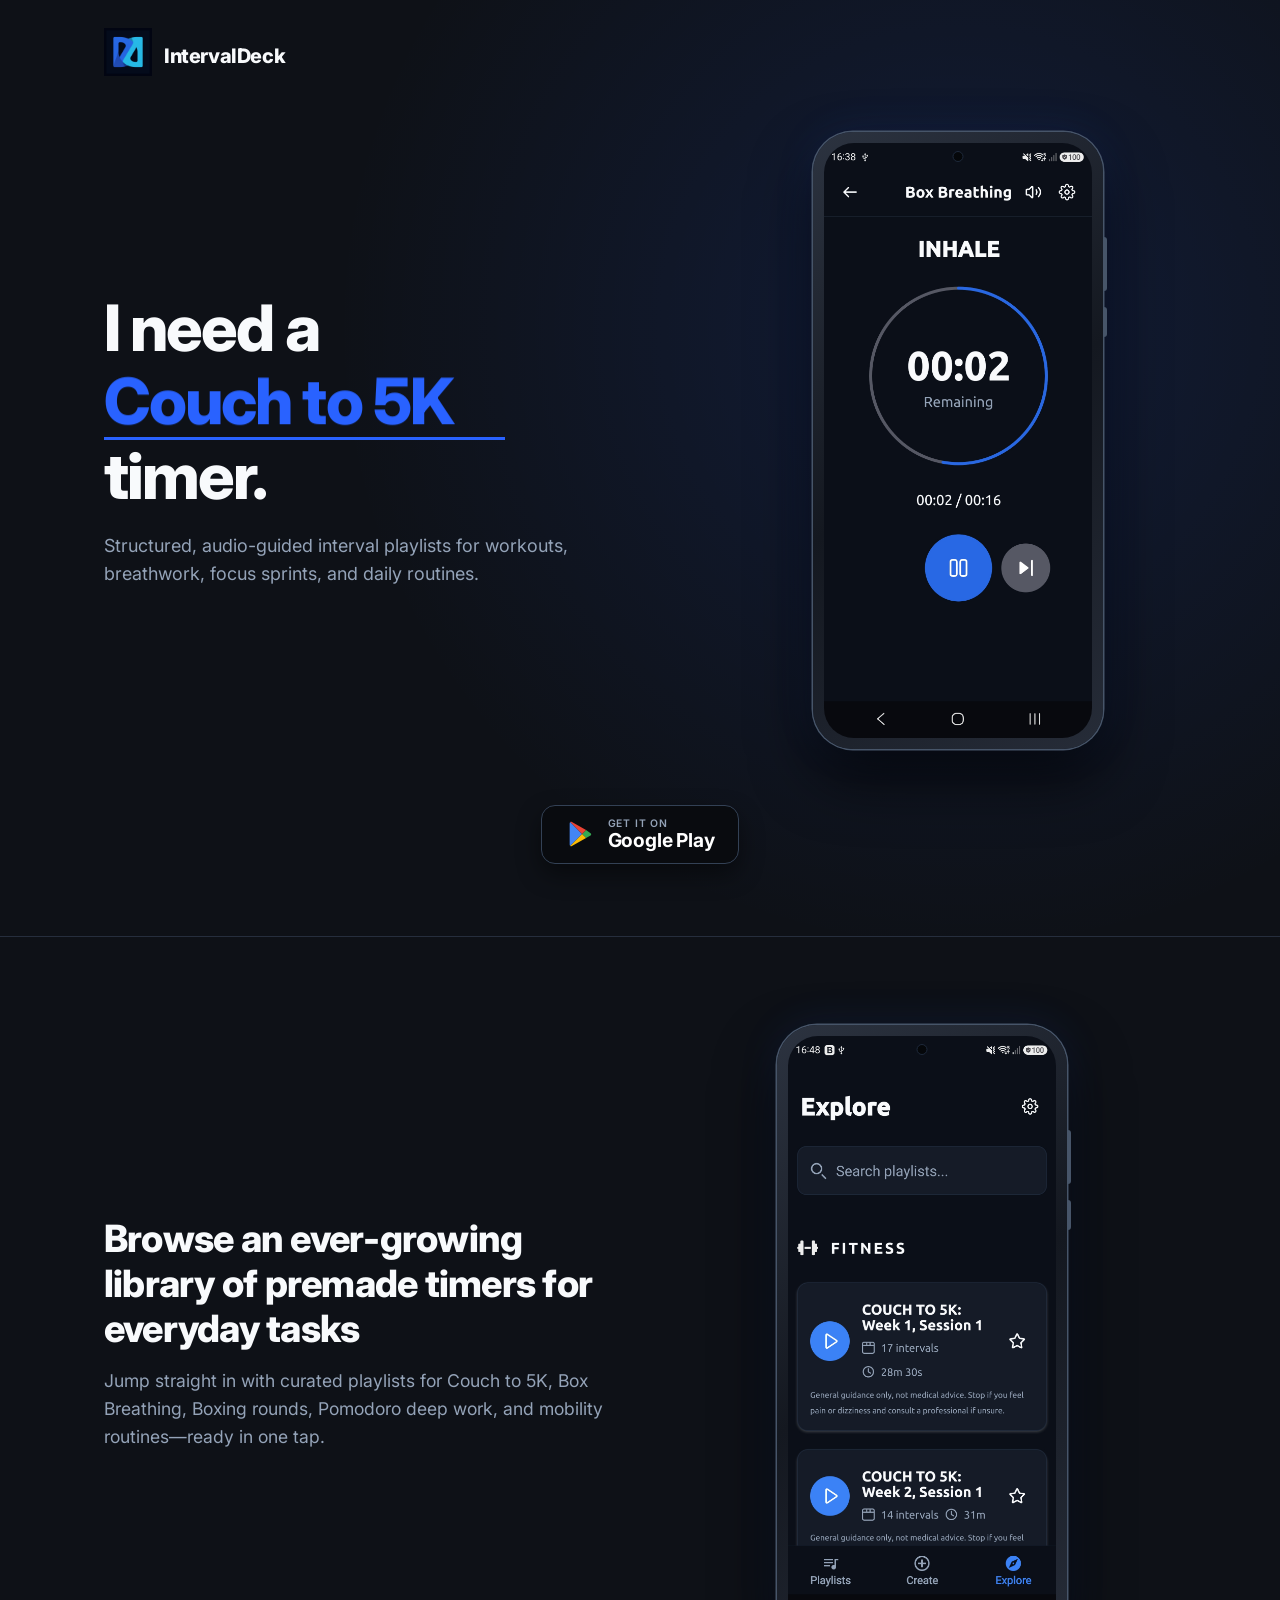
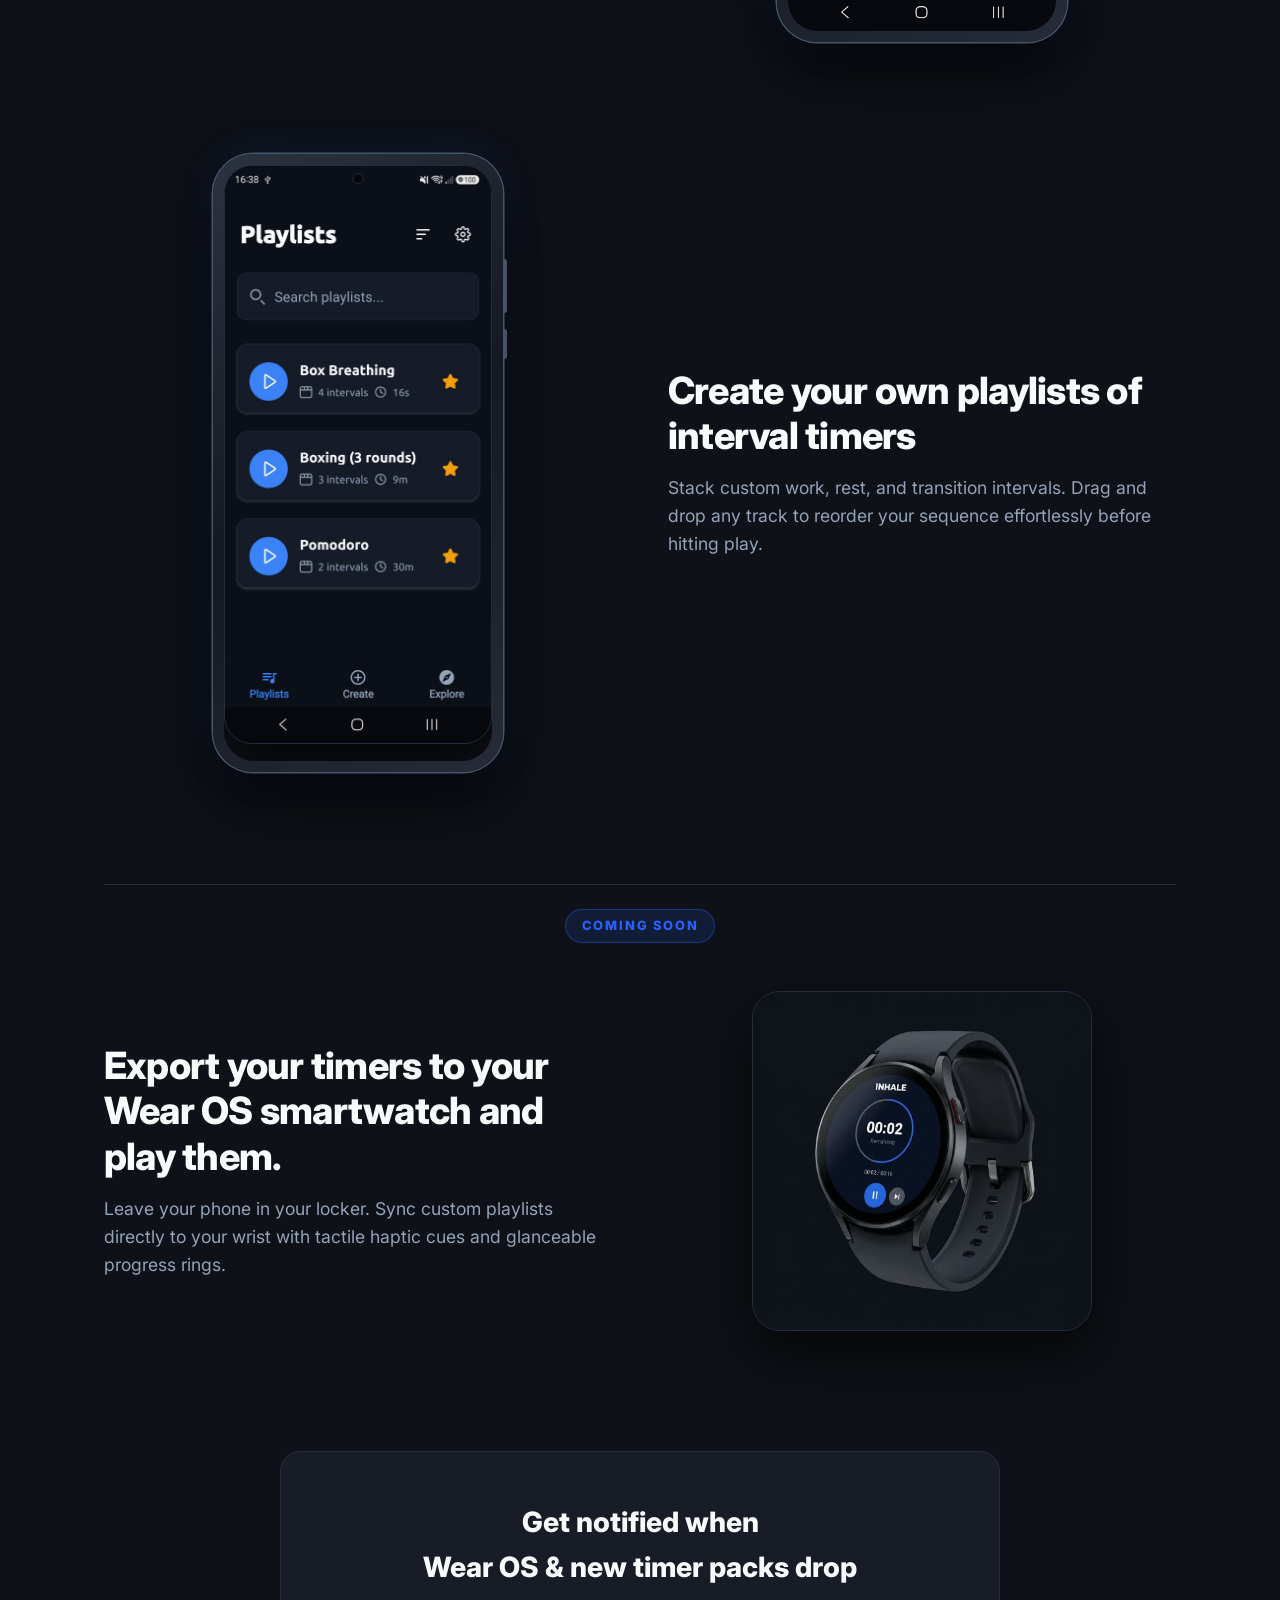
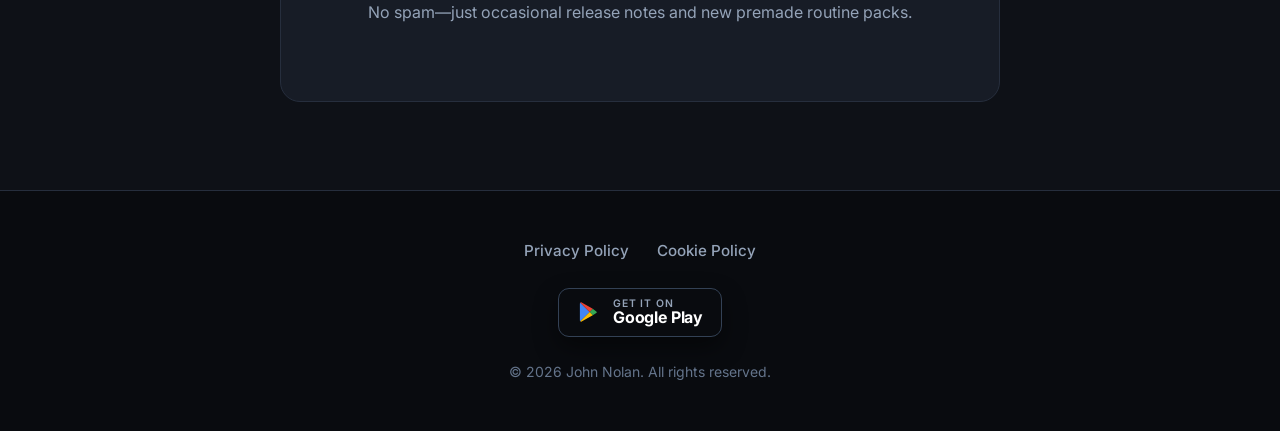
==== commit bb7ef07b: "privacy policy added" ====
--- a/index.html
+++ b/index.html
@@ -233,7 +233,7 @@
     <footer class="site-footer">
       <div class="container footer-inner">
         <div class="footer-links">
-          <a href="#privacy-modal" data-modal="privacy">Privacy Policy</a>
+          <a href="privacy.html">Privacy Policy</a>
           <a href="#cookie-modal" data-modal="cookies">Cookie Policy</a>
         </div>
 
@@ -285,20 +285,6 @@
     </dialog>
 
     <script>
-      // Policy modal handler
-      const modal = document.getElementById("policy-modal");
-      const modalBody = document.getElementById("modal-body");
-      const policies = {
-        privacy: `
-        <h3>Privacy Policy</h3>
-        <p>IntervalDeck stores your custom interval playlists locally on your device. If you subscribe to our mailing list, your email address is used solely to send product updates and is never sold or shared with third parties.</p>
-      `,
-        cookies: `
-        <h3>Cookie Policy</h3>
-        <p>This static website does not use invasive tracking cookies. Essential local storage or basic analytics may be used to ensure reliable site delivery on GitHub Pages.</p>
-      `,
-      };
-
       // Auto-aligning seamless subject ticker
       const tickerTrack = document.getElementById("subject-ticker");
       if (tickerTrack && tickerTrack.children.length > 1) {
@@ -342,6 +328,16 @@
       modal.addEventListener("click", (e) => {
         if (e.target === modal) modal.close();
       });
+
+      const observer = new MutationObserver((mutations) => {
+        const recaptcha = document.querySelector(".g-recaptcha");
+        if (recaptcha && !recaptcha.hasAttribute("data-theme")) {
+          recaptcha.setAttribute("data-theme", "dark");
+          observer.disconnect();
+        }
+      });
+
+      observer.observe(document.body, { childList: true, subtree: true });
     </script>
   </body>
 </html>
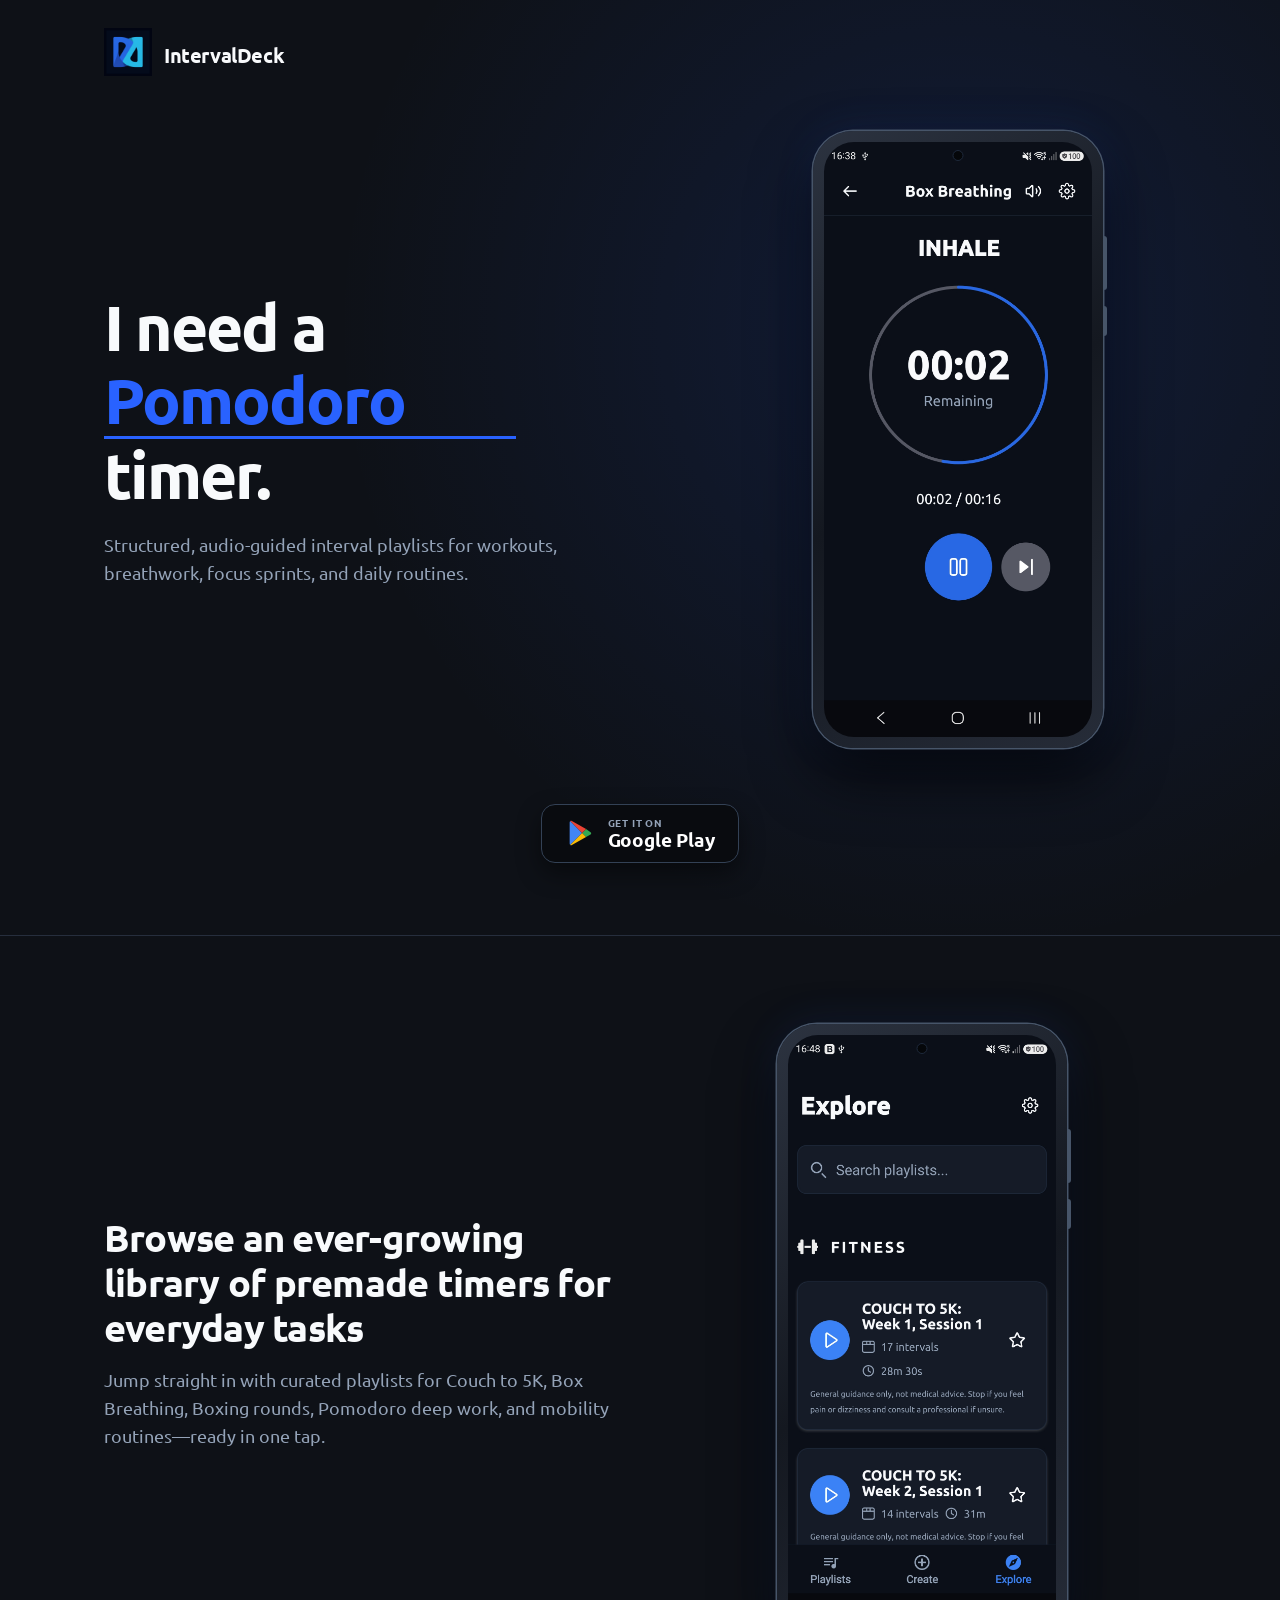
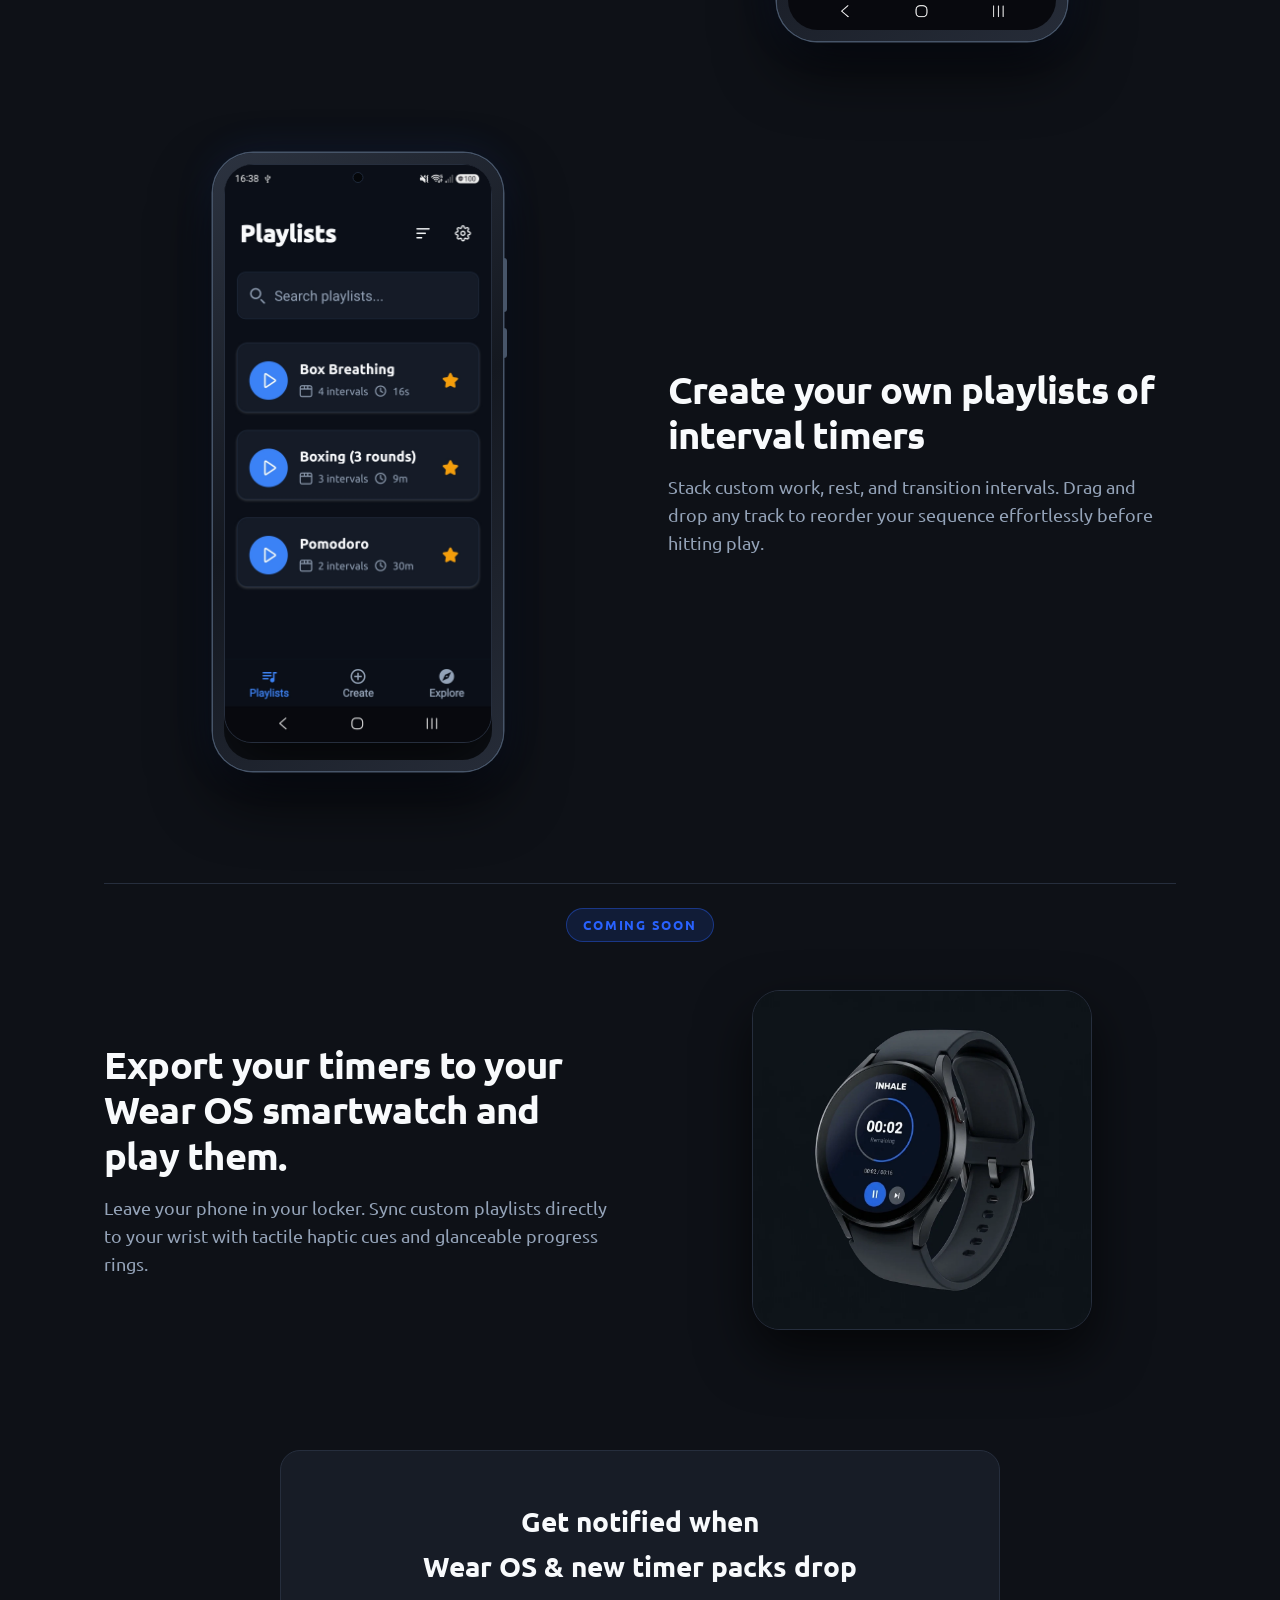
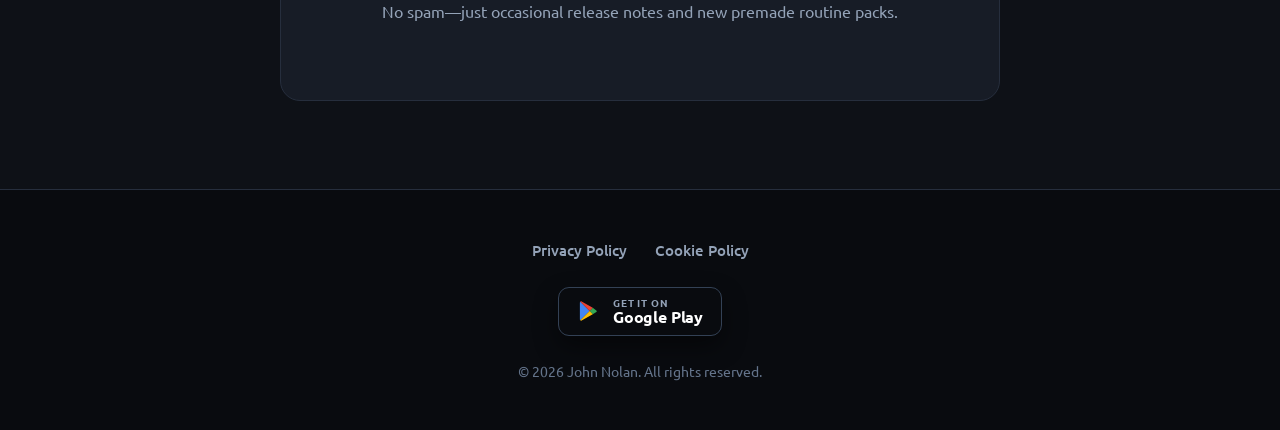
==== commit a42538fb: "chore: align website font with app font Ubuntu." ====
--- a/index.html
+++ b/index.html
@@ -11,7 +11,7 @@
     <link rel="preconnect" href="https://fonts.googleapis.com" />
     <link rel="preconnect" href="https://fonts.gstatic.com" crossorigin />
     <link
-      href="https://fonts.googleapis.com/css2?family=Inter:wght@400;500;600;700;800&display=swap"
+      href="https://fonts.googleapis.com/css2?family=Ubuntu:ital,wght@0,300;0,400;0,500;0,700;1,300;1,400;1,500;1,700&display=swap"
       rel="stylesheet"
     />
     <link rel="stylesheet" href="styles.css" />
--- a/styles.css
+++ b/styles.css
@@ -17,7 +17,7 @@
   --text-secondary: #94a3b8;
   --text-muted: #64748b;
 
-  --font-sans: 'Inter', -apple-system, BlinkMacSystemFont, 'Segoe UI', Roboto, sans-serif;
+  --font-sans: 'Ubuntu', -apple-system, BlinkMacSystemFont, 'Segoe UI', Roboto, sans-serif;
   --radius-lg: 20px;
   --radius-md: 12px;
 }
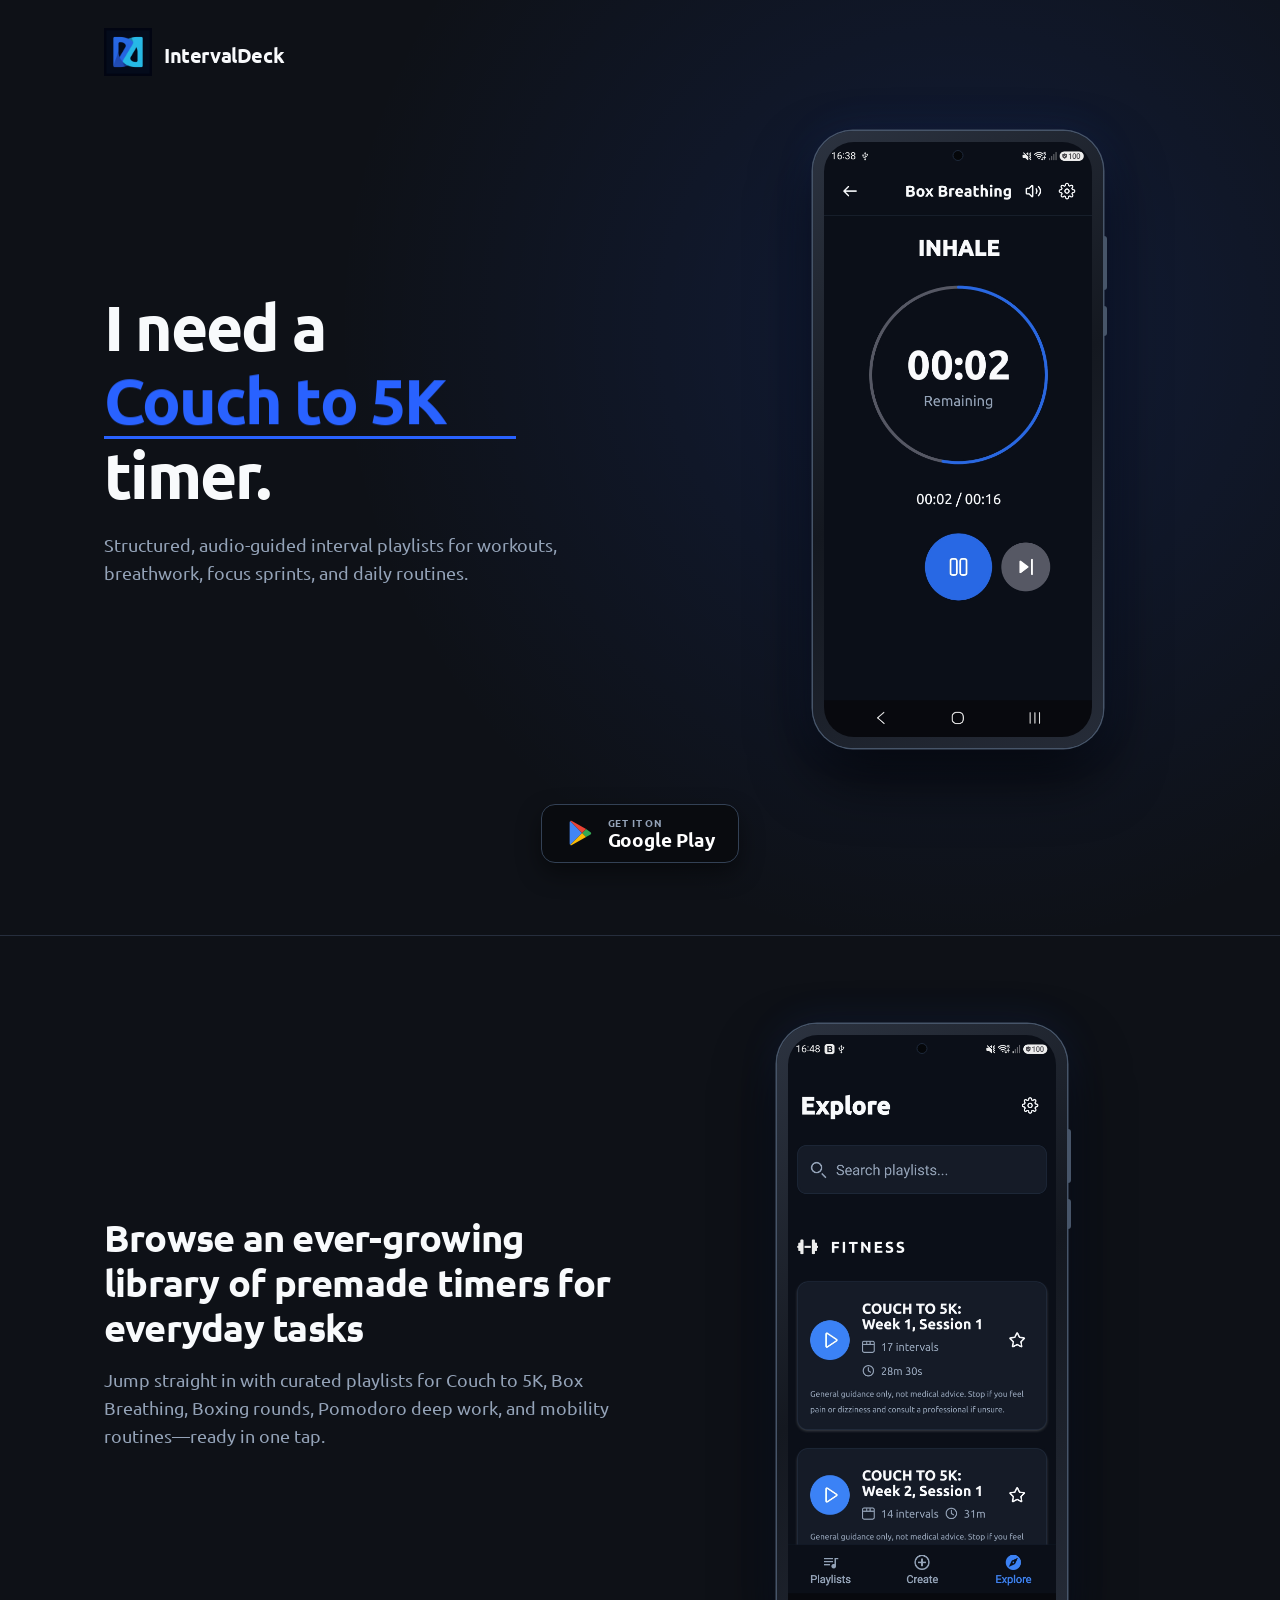
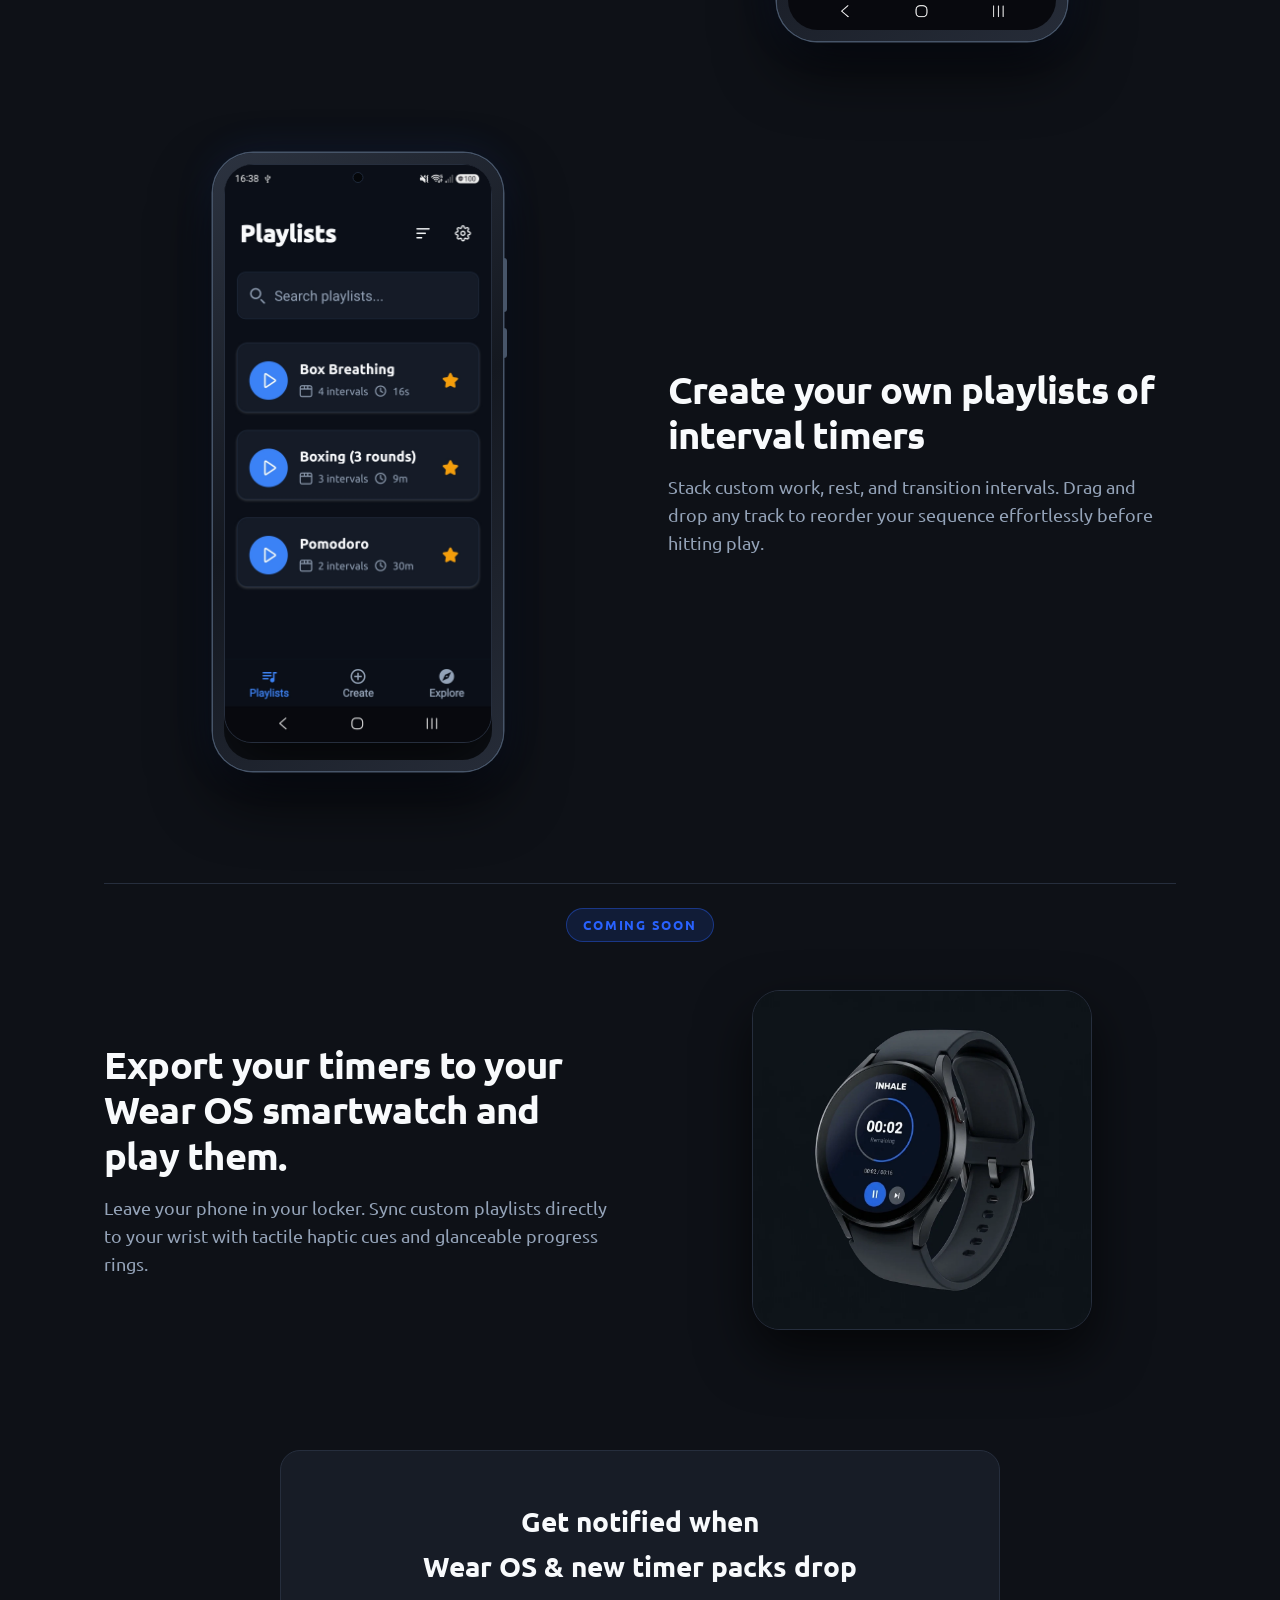
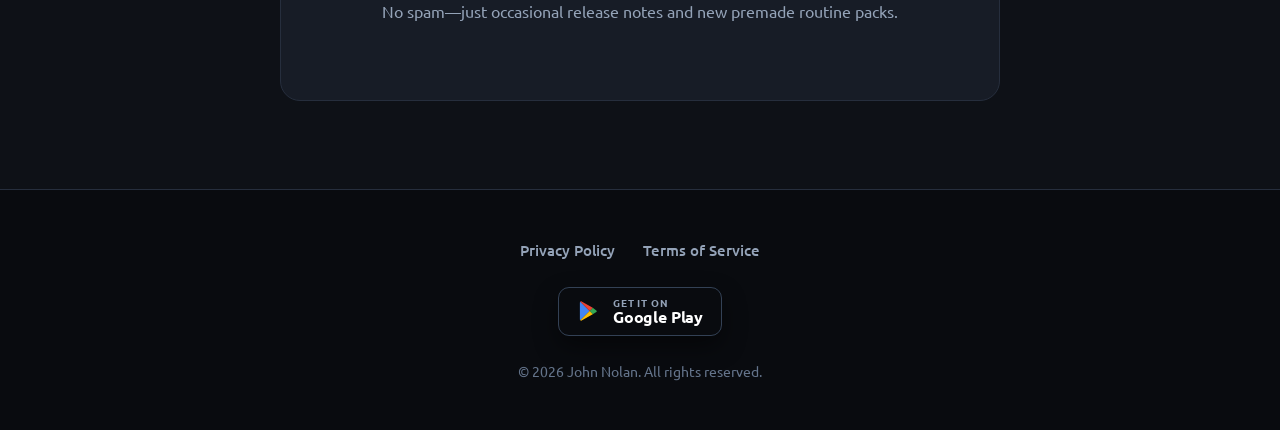
==== commit f7b94edb: "chore: link to TOS" ====
--- a/index.html
+++ b/index.html
@@ -234,7 +234,7 @@
       <div class="container footer-inner">
         <div class="footer-links">
           <a href="privacy.html">Privacy Policy</a>
-          <a href="#cookie-modal" data-modal="cookies">Cookie Policy</a>
+          <a href="terms.html">Terms of Service</a>
         </div>
 
         <div class="footer-badge">
@@ -274,15 +274,6 @@
       </div>
     </footer>
 
-    <!-- Lightweight Policy Modal for GitHub Pages Single-Page Convenience -->
-    <dialog id="policy-modal" class="policy-modal">
-      <div class="modal-content">
-        <button type="button" class="modal-close" aria-label="Close modal">
-          &times;
-        </button>
-        <div id="modal-body"></div>
-      </div>
-    </dialog>
 
     <script>
       // Auto-aligning seamless subject ticker
@@ -312,32 +303,6 @@
           }
         }, 2000);
       }
-
-      document.querySelectorAll("[data-modal]").forEach((link) => {
-        link.addEventListener("click", (e) => {
-          e.preventDefault();
-          const key = link.getAttribute("data-modal");
-          modalBody.innerHTML = policies[key] || "";
-          modal.showModal();
-        });
-      });
-
-      document
-        .querySelector(".modal-close")
-        .addEventListener("click", () => modal.close());
-      modal.addEventListener("click", (e) => {
-        if (e.target === modal) modal.close();
-      });
-
-      const observer = new MutationObserver((mutations) => {
-        const recaptcha = document.querySelector(".g-recaptcha");
-        if (recaptcha && !recaptcha.hasAttribute("data-theme")) {
-          recaptcha.setAttribute("data-theme", "dark");
-          observer.disconnect();
-        }
-      });
-
-      observer.observe(document.body, { childList: true, subtree: true });
     </script>
   </body>
 </html>
